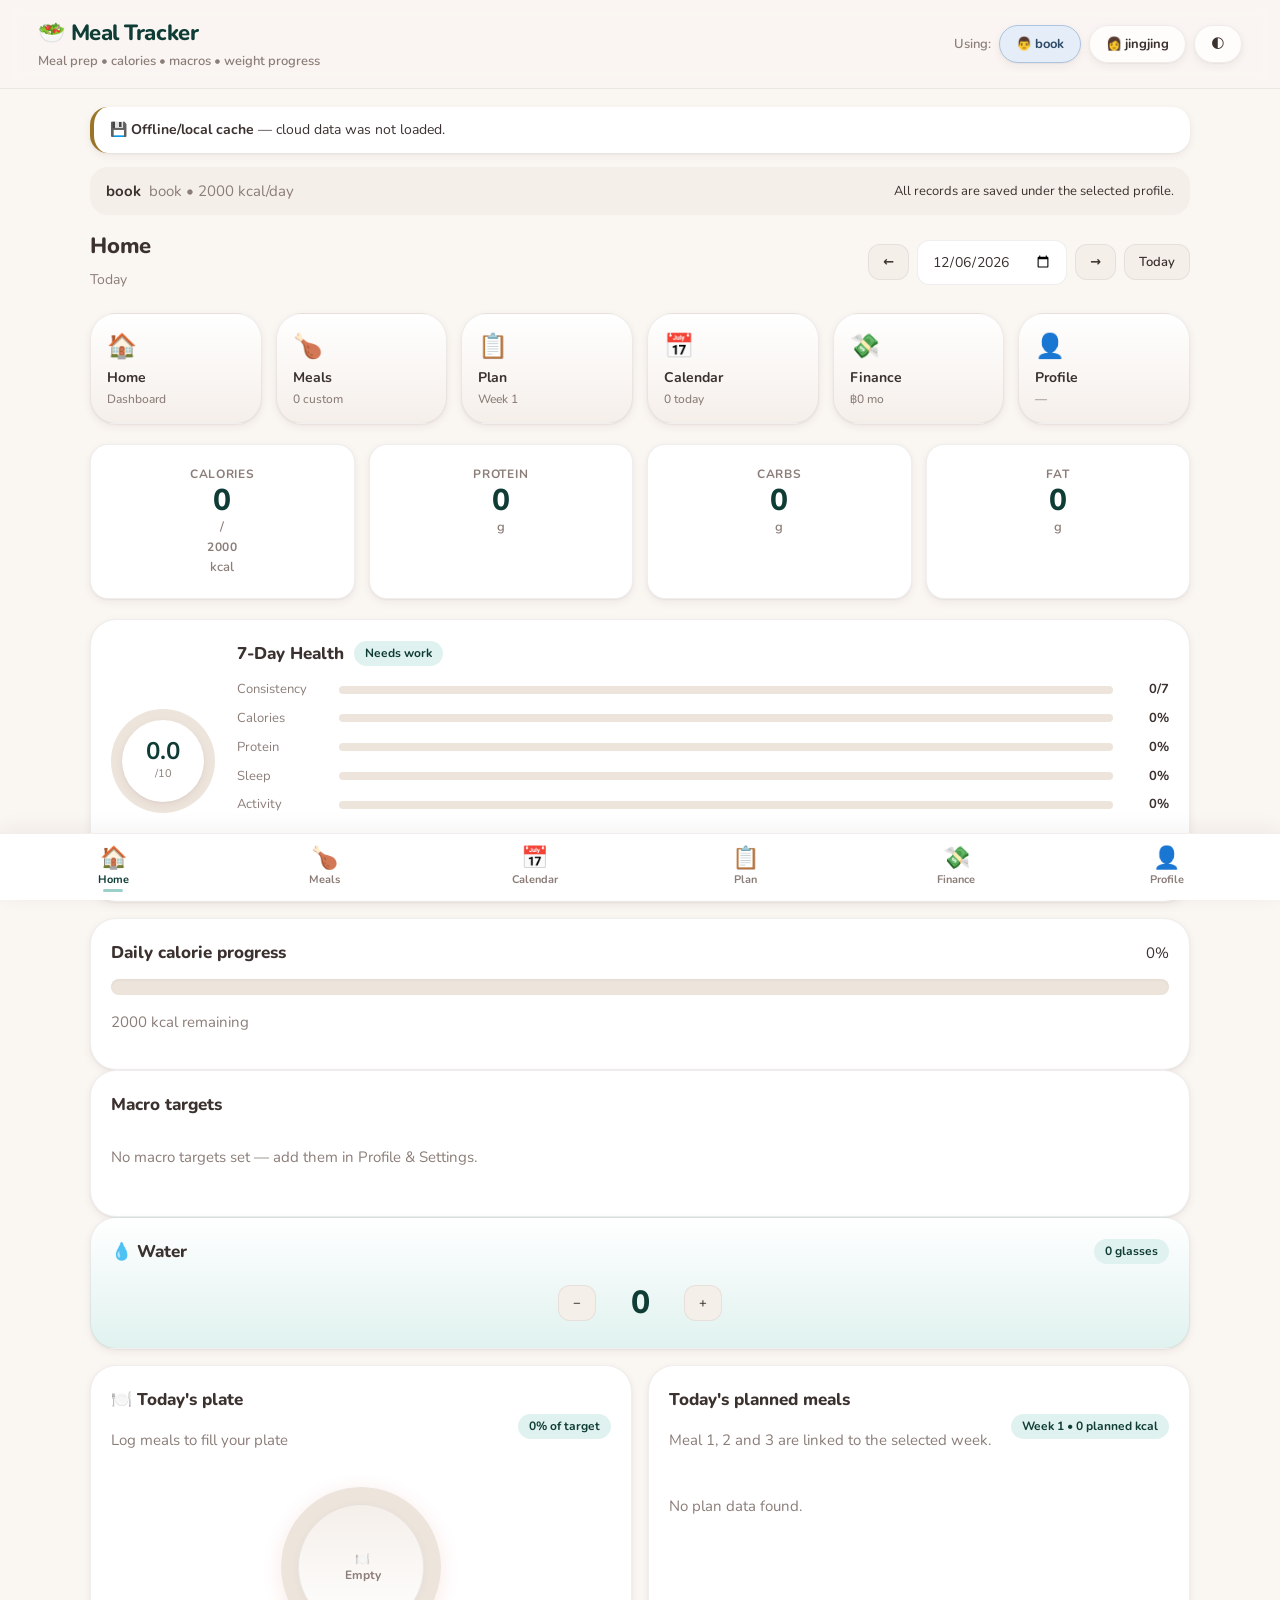
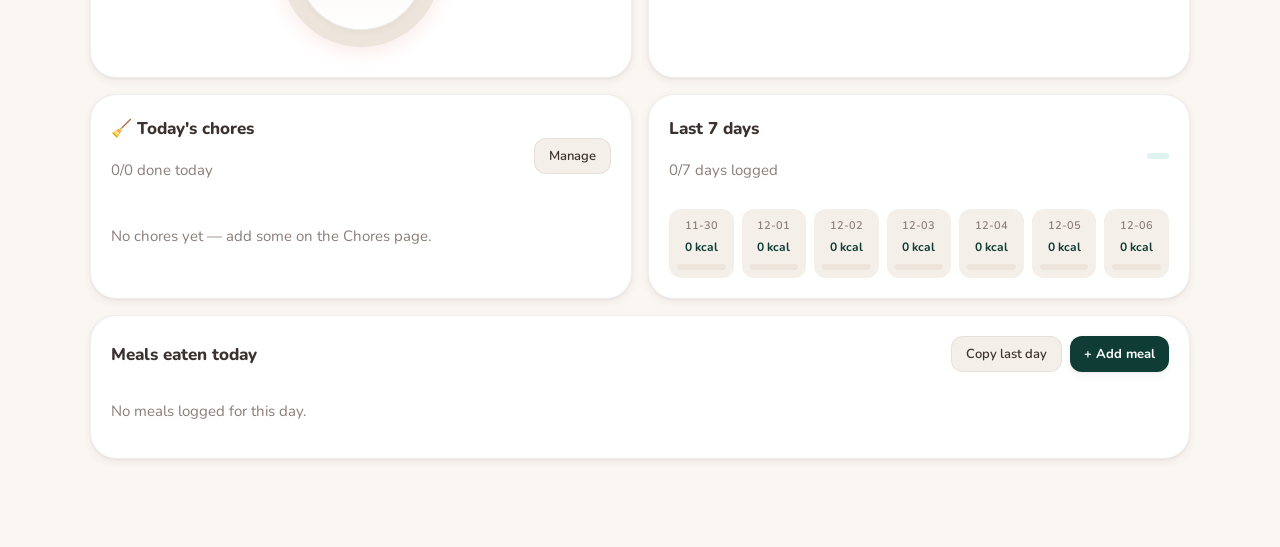
==== templates/index.html @ ca74d894 "feat: add pixel-art Dark Lord walker above bottom nav - Copy darklord rotation frames to static/asse" ====
<!doctype html>
<html lang="en">
<head>
<meta charset="utf-8">
<meta name="viewport" content="width=device-width,initial-scale=1,viewport-fit=cover">
<title>Meal Tracker</title>
<link rel="manifest" href="/manifest.json">
<meta name="theme-color" content="#5AAFA3">
<meta name="apple-mobile-web-app-capable" content="yes">
<meta name="mobile-web-app-capable" content="yes">
<meta name="apple-mobile-web-app-status-bar-style" content="default">
<meta name="apple-mobile-web-app-title" content="Meals">
<link rel="icon" type="image/png" href="/static/icons/icon-192.png">
<link rel="apple-touch-icon" href="/static/icons/icon-192.png">
<link rel="preconnect" href="https://fonts.googleapis.com">
<link rel="preconnect" href="https://fonts.gstatic.com" crossorigin>
<link href="https://fonts.googleapis.com/css2?family=Nunito:wght@400;500;600;700;800&display=swap" rel="stylesheet">
<link rel="stylesheet" href="/static/style.css">
</head>
<body>

<div id="loginOverlay" class="login-overlay hidden">
  <div class="login-card">
    <div class="login-brand">
      <div class="login-logo">🥗</div>
      <h1>Meal Tracker</h1>
      <p>Meal prep • calories • macros • weight progress</p>
    </div>
    <div class="login-profiles">
      <button class="login-profile" data-user="book">
        <span class="login-avatar">👨</span>
        <b>book</b>
      </button>
      <button class="login-profile" data-user="jingjing">
        <span class="login-avatar">👩</span>
        <b>jingjing</b>
      </button>
    </div>
    <label class="login-label">Password<input id="loginPassword" type="password" autocomplete="current-password" placeholder="Enter your password"></label>
    <label class="login-remember"><input id="loginRemember" type="checkbox" checked> Remember me</label>
    <button class="primary login-btn" id="loginSubmit">Sign in</button>
    <p class="login-error" id="loginError"></p>
  </div>
</div>

<header class="hero">
  <div>
    <h1>🥗 Meal Tracker</h1>
    <p>Meal prep • calories • macros • weight progress</p>
  </div>
  <div class="user-switch">
    <span>Using:</span>
    <button id="userMe" class="user-btn">👨 <b>book</b></button>
    <button id="userGf" class="user-btn">👩 <b>jingjing</b></button>
    <button id="themeToggle" class="user-btn" title="Change theme" aria-label="Change theme">🌓</button>
    <button id="headerLogout" class="user-btn" title="Sign out" aria-label="Sign out" hidden>🚪</button>
  </div>
</header>

<main class="container">
  <div id="syncBanner" class="sync-banner">Loading…</div>
  <div class="profile-strip">
    <div><b id="activeUser">Me</b><span id="profileSummary"></span></div>
    <span class="hint">All records are saved under the selected profile.</span>
  </div>

  <!-- Home -->
  <section id="dashboard" class="page active">
    <div class="section-head">
      <div><h2>Home</h2><p id="todayLabel"></p></div>
      <div class="day-nav">
        <button class="secondary small" id="prevDay" title="Previous day">←</button>
        <input id="datePicker" type="date">
        <button class="secondary small" id="nextDay" title="Next day">→</button>
        <button class="secondary small" id="todayBtn">Today</button>
      </div>
    </div>
    <div class="hub-grid" id="hubCards"></div>
    <div class="stats">
      <article class="stat"><span>Calories</span><strong id="calTotal">0</strong><small>/ <span id="calTarget">2000</span> kcal</small></article>
      <article class="stat"><span>Protein</span><strong id="proteinTotal">0</strong><small>g</small></article>
      <article class="stat"><span>Carbs</span><strong id="carbsTotal">0</strong><small>g</small></article>
      <article class="stat"><span>Fat</span><strong id="fatTotal">0</strong><small>g</small></article>
    </div>
    <div class="card health-card" id="healthCard"></div>
    <div class="card">
      <div class="card-title"><h3>Daily calorie progress</h3><span id="calPercent">0%</span></div>
      <div class="progress"><div id="calBar"></div></div>
      <p class="muted" id="remainingText"></p>
    </div>
    <div class="card">
      <div class="card-title"><h3>Macro targets</h3></div>
      <div id="macroBars" class="health-bars"></div>
    </div>
    <div class="card water-card">
      <div class="card-title"><h3>💧 Water</h3><span class="tag" id="waterLabel">0 glasses</span></div>
      <div class="water-actions">
        <button class="secondary small" id="waterMinus">−</button>
        <span id="waterCount" class="water-count">0</span>
        <button class="secondary small" id="waterPlus">+</button>
      </div>
    </div>
    <div class="card" id="activityCard" style="display:none">
      <div class="card-title"><h3>⌚ Activity & Vitals</h3><span class="tag" id="activityDateLabel">—</span></div>
      <div id="activityStats" class="stats"></div>
      <div id="activityBurn" class="health-bars" style="margin-top:8px"></div>
    </div>
    <div class="dashboard-grid">
      <div class="card plate-card">
        <div class="card-title">
          <div><h3>🍽️ Today's plate</h3><p class="muted" id="plateHint">Log meals to fill your plate</p></div>
          <span class="tag" id="platePercent">0%</span>
        </div>
        <div class="plate">
          <div class="plate-ring" id="plateRing">
            <div class="plate-inner">
              <span id="plateFood" class="plate-food"></span>
              <div class="plate-empty" id="plateEmpty">🍽️<br>Empty</div>
            </div>
          </div>
        </div>
      </div>
      <div class="card">
        <div class="card-title">
          <div><h3>Today's planned meals</h3><p class="muted">Meal 1, 2 and 3 are linked to the selected week.</p></div>
          <span id="planKcalBadge" class="tag">Week 1</span>
        </div>
        <div id="plannedToday" class="list"></div>
      </div>
      <div class="card" id="homeChoresCard">
        <div class="card-title">
          <div><h3>🧹 Today's chores</h3><p class="muted" id="homeChoresHint"></p></div>
          <button class="secondary small" onclick="tab('plan')">Manage</button>
        </div>
        <div id="homeChores" class="list"></div>
      </div>
      <div class="card">
        <div class="card-title">
          <div><h3>Last 7 days</h3><p class="muted" id="adherence">0/7 days logged</p></div>
          <span class="tag" id="streakTag"></span>
        </div>
        <div id="weeklySummary" class="week-summary"></div>
      </div>
      <div class="card" id="weeklyActivityCard" style="display:none">
        <div class="card-title"><h3>📊 Weekly Activity</h3></div>
        <div id="weeklyActivity" class="stats"></div>
      </div>
    </div>
    <div class="card">
      <div class="card-title"><h3>Meals eaten today</h3>
        <div class="actions">
          <button class="secondary small" id="copyDayBtn">Copy last day</button>
          <button class="primary small" id="quickAdd">+ Add meal</button>
        </div>
      </div>
      <div id="todayMeals" class="list"></div>
    </div>
    <div class="card" id="healthSummaryCard" style="display:none">
      <div class="card-title"><h3>🩺 Health snapshot</h3></div>
      <div id="healthSummary" class="stats"></div>
    </div>
  </section>

  <!-- Meals -->
  <section id="meals" class="page">
    <div class="section-head">
      <div><h2>Shared Meals</h2><p>Custom meals are shared across the whole app. Planned meals come from the editable meal catalog.</p></div>
      <div class="actions">
        <input id="mealSearch" class="search-input" placeholder="🔍 Search meals…">
        <button class="primary" id="openMealForm">+ Add meal</button>
        <button class="secondary" id="openCatalogForm">+ Add to catalog</button>
      </div>
    </div>
    <div id="mealLibrary" class="meal-grid"></div>
    <div class="card catalog-card">
      <div class="card-title">
        <div><h3>Meal Catalog (CSV)</h3><p class="muted">Editable on GitHub. Click + Add to log a meal, pick one and Delete, or add new ones.</p></div>
      </div>
      <div id="catalogLibrary" class="meal-grid"></div>
    </div>
  </section>

  <!-- Plan -->
  <section id="plan" class="page">
    <div class="section-head">
      <div><h2>4-Week Meal Prep Plan</h2><p>Each week contains Meal 1, Meal 2 and Meal 3 from the supplied plan.</p></div>
      <select id="genderSelect">
        <option value="male">👨 Male quantities</option>
        <option value="female">👩 Female quantities</option>
      </select>
    </div>
    <div class="card plan-summary"><b id="planTotal">—</b><p class="muted">Kcal/macros are estimates. Use your own labels or nutrition source if you need exact values.</p></div>
    <div class="week-buttons" id="weekButtons"></div>
    <div id="planContent"></div>
    <div class="card" id="groceryCard">
      <div class="card-title">
        <div><h3>🛒 Shopping list</h3><p class="muted" id="groceryWeek"></p></div>
        <button class="secondary small" id="groceryClear">Clear checks</button>
      </div>
      <div id="groceryList" class="grocery-list"></div>
    </div>
  </section>

  <!-- Prices -->
  <section id="prices" class="page">
    <div class="section-head">
      <div><h2>Market Prices</h2><p>Current Makro PRO prices — updated <span id="pricesUpdated">never</span>.</p></div>
      <button class="secondary" id="refreshPrices" hidden>⟳ Refresh prices</button>
    </div>
    <div id="pricesContent"></div>
  </section>

  <!-- Shopping -->
  <section id="shopping" class="page">
    <div class="section-head">
      <div><h2>Shopping List</h2><p>Shared with both — add anytime, the other sees it too.</p></div>
      <button class="primary" id="openShopForm">+ Add item</button>
    </div>
    <div class="shop-add">
      <input id="shopInput" placeholder="Add an item…" maxlength="60">
      <select id="shopCat">
        <option value="food">🍎 Food</option>
        <option value="home">🏠 Home</option>
        <option value="health">💊 Health</option>
      </select>
      <button class="primary" id="shopAdd">Add</button>
    </div>
    <div id="shoppingContent"></div>
  </section>

  <!-- Chores -->
  <section id="chores" class="page">
    <div class="section-head">
      <div><h2>Chores</h2><p>Shared household chores — tick off who did what today.</p></div>
      <button class="primary" id="openChoreForm">+ Add chore</button>
    </div>
    <div class="card">
      <div class="card-title">
        <div><h3>Today's chores</h3><p class="muted" id="choresTodayHint"></p></div>
      </div>
      <div id="choresToday" class="list"></div>
    </div>
    <div class="card">
      <div class="card-title"><h3>All chores</h3></div>
      <div id="choresList" class="list"></div>
    </div>
  </section>

  <!-- Calendar (with Month / List / Mood sub-tabs) -->
  <section id="calendar" class="page">
    <div class="section-head">
      <div><h2>Calendar</h2><p id="calMonthLabel"></p></div>
      <div class="actions">
        <button class="secondary" id="calPrev">←</button>
        <button class="secondary" id="calNext">→</button>
        <button class="secondary" id="calToday">Today</button>
        <button class="primary" id="addEventBtn">+ Event</button>
      </div>
    </div>
    <div class="sub-tabs" id="calSubTabs">
      <button class="sub-tab active" data-sub="calMonthPane">Month</button>
      <button class="sub-tab" data-sub="calListPane">List</button>
      <button class="sub-tab" data-sub="calMoodPane">Mood</button>
    </div>
    <div id="calMonthPane" class="sub-pane">
      <div class="filters" id="calFilters"></div>
      <div class="card"><div id="calGrid" class="cal-grid"></div></div>
      <div class="card">
        <div class="card-title"><h3>Events this month</h3></div>
        <div id="calEvents" class="list"></div>
      </div>
    </div>
    <div id="calListPane" class="sub-pane" hidden>
      <div class="card">
        <div class="card-title"><h3>Events this month</h3></div>
        <div id="calEventsList" class="list"></div>
      </div>
    </div>
    <div id="calMoodPane" class="sub-pane" hidden>
      <div class="card">
        <div class="card-title">
          <div><h3>How are you feeling?</h3><p class="muted" id="moodUser"></p></div>
        </div>
        <div class="mood-options" id="moodOptions"></div>
        <p class="muted" id="moodNote"></p>
      </div>
      <div class="card">
        <div class="card-title">
          <div><h3>This month</h3><p class="muted" id="moodMonthLabel"></p></div>
          <div class="actions"><button class="secondary small" id="moodPrev">←</button><button class="secondary small" id="moodNext">→</button></div>
        </div>
        <div class="mood-month" id="moodMonth"></div>
      </div>
    </div>
  </section>

  <!-- Finance -->
  <section id="finance" class="page">
    <div class="section-head">
      <div><h2>Finance</h2><p>Shared expenses — the payer stays marked until settled.</p></div>
      <div class="actions">
        <button class="secondary" id="finPrev">←</button>
        <span class="tag" id="finMonthLabel"></span>
        <button class="secondary" id="finNext">→</button>
        <button class="primary" id="addExpenseBtn">+ Expense</button>
      </div>
    </div>
    <div class="card" id="iouCard"></div>
    <div class="card">
      <div class="card-title">
        <div><h3>Budget</h3></div>
        <button class="secondary small" id="editBudgetBtn">Set budgets</button>
      </div>
      <div id="budgetBars"></div>
    </div>
    <div class="card">
      <div class="card-title">
        <div><h3>Transactions</h3></div>
        <button class="secondary small" id="settleAllBtn">Settle all</button>
      </div>
      <div id="financeList" class="list"></div>
    </div>
  </section>

  <!-- Progress -->
  <section id="progress" class="page">
    <div class="section-head">
      <div><h2>Progress</h2><p>Weight history for <b id="progressUser"></b>.</p></div>
      <button class="primary" id="openWeightForm">+ Log weight</button>
    </div>
    <div class="stats">
      <article class="stat"><span>Current weight</span><strong id="currentWeight">—</strong><small>kg</small></article>
      <article class="stat"><span>Goal weight</span><strong id="goalWeight">—</strong><small>kg</small></article>
      <article class="stat"><span>Change</span><strong id="weightChange">—</strong><small>kg</small></article>
      <article class="stat"><span>7-day average</span><strong id="avgWeight">—</strong><small>kg</small></article>
    </div>
    <p class="muted" id="goalLine"></p>
    <div class="card"><h3>Weight history</h3><div id="weightChart" class="chart"></div></div>
    <div class="card"><h3>Recent weigh-ins</h3><div id="weightList" class="list"></div></div>
    <div class="card" id="sleepCard" style="display:none">
      <div class="card-title"><h3>😴 Sleep</h3></div>
      <div id="sleepChart" class="chart"></div>
      <div id="sleepStageChart" class="chart"></div>
      <div class="sleep-legend" id="sleepLegend"></div>
      <div id="sleepList" class="list"></div>
    </div>
    <div class="card" id="exerciseCard" style="display:none">
      <div class="card-title"><h3>🏃 Exercise</h3></div>
      <div id="exerciseList" class="list"></div>
    </div>
  </section>

  <!-- Settings -->
  <section id="settings" class="page">
    <div class="card narrow">
      <h2>Profile & Settings</h2>
      <p class="muted">These settings are saved separately for the selected user.</p>
      <label>Display name<input id="profileName" maxlength="40"></label>
      <label>Quantity profile<select id="genderProfile"><option value="male">Male</option><option value="female">Female</option></select></label>
      <label>Daily calorie target<input id="targetInput" type="number" min="1"></label>
      <label>Goal weight (kg)<input id="goalInput" type="number" min="1" step=".1"></label>
      <div class="form-grid">
        <label>Age<input id="ageInput" type="number" min="1" max="120" placeholder="e.g. 30"></label>
        <label>Height (cm)<input id="heightInput" type="number" min="1" max="250" placeholder="e.g. 170"></label>
        <label>Protein goal (g/day)<input id="proteinGoal" type="number" min="0" placeholder="e.g. 120"></label>
        <label>Carbs goal (g/day)<input id="carbsGoal" type="number" min="0" placeholder="e.g. 250"></label>
        <label>Fat goal (g/day)<input id="fatGoal" type="number" min="0" placeholder="e.g. 65"></label>
      </div>
      <button class="primary" id="saveProfile">Save profile</button>
      <hr>
      <h3>Catalog files</h3>
      <p class="muted">Download the meal catalog for editing or backup.</p>
      <div class="actions"><button class="secondary" id="exportCsv">⬇ CSV</button><button class="secondary" id="exportXlsx">⬇ Excel</button></div>
      <hr>
      <h3>Backup</h3>
      <p class="muted">Download all your data as JSON, or restore from a backup file.</p>
      <div class="actions"><button class="secondary" id="exportData">⬇ Export data</button><label class="secondary file-btn">Import backup<input type="file" id="importData" accept=".json,application/json" hidden></label></div>
      <hr>
      <h3>Health Data Import</h3>
      <p class="muted">Upload Garmin CSV exports or an Apple Health export.zip. The server parses and merges sleep, workouts, weight, steps, and heart rate into your profile.</p>
      <div class="actions">
        <label class="secondary file-btn">Import file<input type="file" id="importHealthFile" accept=".csv,.zip,.xml" hidden></label>
      </div>
      <p class="muted" id="healthImportSummary" style="margin-top:8px"></p>
      <hr>
      <h3>Strava Auto-Sync</h3>
      <p class="muted">Connect Strava to auto-import workouts. Both Garmin and Apple Watch can sync to Strava.</p>
      <div id="stravaConnectSection">
        <button class="primary" id="stravaConnectBtn" hidden>Connect Strava</button>
        <button class="secondary" id="stravaSyncBtn" hidden>⟳ Sync now</button>
        <button class="danger" id="stravaDisconnectBtn" hidden>Disconnect</button>
      </div>
      <p class="muted" id="stravaStatus" style="margin-top:8px"></p>
      <hr>
      <h3>Cloud connection</h3>
      <p class="muted">Signed in as <b id="loggedInUserLabel">—</b></p>
      <button class="secondary" id="logoutBtn">Sign out</button>
      <button class="secondary" id="restoreBackup">Restore last backup</button>
      <hr>
      <h3>Appearance</h3>
      <label>Theme<select id="themeSelect"><option value="auto">Auto (system)</option><option value="light">Light</option><option value="dark">Dark</option></select></label>
      <button class="secondary" id="installBtn" hidden>📲 Install app</button>
      <hr>
      <button class="danger" id="clearData">Clear this user's data</button>
      <button class="danger" id="clearHealthData">Clear health data</button>
    </div>
  </section>
</main>

<div id="pixelWalker" class="pixel-walker" title="Dark Lord is wandering…" hidden>
  <img id="walkerSprite" src="/static/assets/walker/south.png" alt="" width="48" height="48">
  <div class="walker-shadow"></div>
</div>

<nav class="bottom-nav">
  <button class="tab active" data-tab="home"><span class="tab-ic">🏠</span><span>Home</span></button>
  <button class="tab" data-tab="meals"><span class="tab-ic">🍗</span><span>Meals</span></button>
  <button class="tab" data-tab="calendar"><span class="tab-ic">📅</span><span>Calendar</span></button>
  <button class="tab" data-tab="plan"><span class="tab-ic">📋</span><span>Plan</span></button>
  <button class="tab" data-tab="finance"><span class="tab-ic">💸</span><span>Finance</span></button>
  <button class="tab" data-tab="profile"><span class="tab-ic">👤</span><span>Profile</span></button>
</nav>

<div id="modal" class="modal hidden">
  <div class="modal-box">
    <button class="close" id="closeModal">×</button>
    <div id="modalBody"></div>
  </div>
</div>
<script src="/static/app.js"></script>
</body>
</html>
---- static/style.css ----
:root{
  --bg:#FAF6F2;
  --surface:#FFFFFF;
  --surface-soft:#F5EFEA;
  --surface-tint:#EDE4DC;
  --primary:#5AAFA3;
  --primary-deep:#0F3D36;
  --primary-soft:#E0F2EF;
  --accent:#8ECFB8;
  --book:#AEC3E0;
  --book-soft:#E4EDF8;
  --jingjing:#E8B89E;
  --jingjing-soft:#F9E7DC;
  --text:#3B312E;
  --muted:#8B7D78;
  --border:rgba(70,45,38,.08);
  --success:#D9E8D3;
  --success-deep:#4F7A4C;
  --warning:#F3E2C4;
  --warning-deep:#9A7528;
  --danger:#E8B9B0;
  --danger-deep:#A93226;
  --shadow-sm:0 1px 2px rgba(70,40,30,.06),0 3px 10px rgba(70,40,30,.06);
  --shadow:0 4px 12px rgba(70,40,30,.07),0 12px 32px rgba(70,40,30,.10);
  --shadow-lg:0 8px 24px rgba(70,40,30,.08),0 24px 60px rgba(70,40,30,.14);
  --shadow-primary:0 4px 12px rgba(90,175,163,.25);
  --shadow-primary-lg:0 12px 30px rgba(90,175,163,.22);
  --gradient-hero:linear-gradient(135deg,var(--primary),var(--primary-deep));
  --r-sm:12px;
  --r-md:18px;
  --r-lg:26px;
  --font:"Nunito","Segoe UI",system-ui,-apple-system,Arial,sans-serif;
  --ease:cubic-bezier(.23,1,.32,1);
}
*{box-sizing:border-box}
html{-webkit-font-smoothing:antialiased;text-rendering:optimizeLegibility}
body{margin:0;font-family:var(--font);background:var(--bg);color:var(--text);line-height:1.6;font-size:15px;text-wrap:pretty;padding-bottom:calc(64px + env(safe-area-inset-bottom,0px))}
::selection{background:var(--primary-soft)}
button{font-family:var(--font)}
h1,h2,h3{text-wrap:balance}

/* Header / App bar */
.hero{background:rgba(250,246,242,.9);padding:16px max(3%,20px);display:flex;justify-content:space-between;gap:14px;align-items:center;border-bottom:1px solid var(--border);flex-wrap:wrap;position:sticky;top:0;z-index:50;backdrop-filter:blur(10px)}
.hero h1{margin:0;font-size:22px;font-weight:800;color:var(--primary-deep);letter-spacing:-.02em}
.hero p{margin:0;color:var(--muted);font-size:13px;font-weight:600}
.user-switch{display:flex;align-items:center;gap:8px;flex-wrap:wrap}
.user-switch>span{color:var(--muted);font-size:13px;font-weight:600}
.user-btn{border:1px solid var(--border);background:rgba(255,255,255,.72);color:var(--text);border-radius:999px;padding:9px 16px;cursor:pointer;font-family:var(--font);font-weight:600;font-size:13px;box-shadow:var(--shadow-sm);transition:transform .15s var(--ease),background .15s,border-color .15s,box-shadow .15s}
.user-btn:hover{transform:translateY(-2px);box-shadow:var(--shadow);background:rgba(255,255,255,.92)}
.user-btn:active{transform:scale(.96)}
#userMe.active{background:var(--book-soft);border-color:var(--book);color:#2E4A66}
#userGf.active{background:var(--jingjing-soft);border-color:var(--jingjing);color:#7A422E}

/* Layout */
.container{width:min(1100px,94%);margin:18px auto 24px}

/* Bottom navigation */
.bottom-nav{position:fixed;left:0;right:0;bottom:0;z-index:90;display:flex;justify-content:space-around;align-items:stretch;background:var(--surface);border-top:1px solid var(--border);box-shadow:0 -4px 20px rgba(70,40,30,.06);padding:6px 8px calc(6px + env(safe-area-inset-bottom,0px))}
.bottom-nav .tab{flex:1;display:flex;flex-direction:column;align-items:center;gap:3px;padding:7px 4px;border:0;background:transparent;color:var(--muted);font-size:11px;font-weight:700;border-radius:var(--r-sm);cursor:pointer;transition:color .15s,background .15s;position:relative}
.bottom-nav .tab .tab-ic{font-size:22px;line-height:1;display:block}
.bottom-nav .tab:hover{background:var(--surface-soft)}
.bottom-nav .tab.active{color:var(--primary-deep)}
.bottom-nav .tab.active::after{content:"";position:absolute;bottom:2px;left:50%;transform:translateX(-50%);width:20px;height:3px;border-radius:999px;background:var(--primary);opacity:.6}

/* Sub-tabs (e.g. Calendar Month / List / Mood) */
.sub-tabs{display:flex;gap:8px;flex-wrap:wrap;margin-bottom:16px;background:var(--surface);padding:8px;border-radius:var(--r-md);box-shadow:var(--shadow-sm);border:1px solid var(--border)}
.sub-tab{border:0;background:transparent;color:var(--muted);padding:9px 18px;border-radius:var(--r-sm);cursor:pointer;white-space:nowrap;font-size:14px;font-weight:600;transition:background .15s,color .15s,transform .15s}
.sub-tab:hover{background:var(--primary-soft);color:var(--primary-deep);transform:translateY(-1px)}
.sub-tab.active{background:var(--primary-deep);color:#fff}
.sub-pane{display:block;animation:fadeIn .18s ease-out}
.sub-pane[hidden]{display:none}

/* Home hub cards */
.hub-grid{display:grid;grid-template-columns:repeat(auto-fill,minmax(148px,1fr));gap:14px;margin-bottom:20px}
.hub-card{border:1px solid var(--border);background:linear-gradient(180deg,var(--surface) 0%,var(--surface-soft) 100%);border-radius:var(--r-lg);padding:16px;cursor:pointer;text-align:left;box-shadow:var(--shadow-sm);display:flex;flex-direction:column;gap:4px;font-family:var(--font);transition:transform .18s var(--ease),box-shadow .18s,border-color .18s}
.hub-card:hover{transform:translateY(-3px);box-shadow:var(--shadow);border-color:var(--primary-soft)}
.hub-card:active{transform:scale(.97)}
.hub-card .hub-icon{font-size:24px;margin-bottom:2px}
.hub-card b{color:var(--text);font-size:14px;font-weight:700}
.hub-card small{color:var(--muted);font-size:12px;font-weight:500}

/* Shopping add row */
.shop-add{display:flex;gap:8px;margin-bottom:14px;flex-wrap:wrap}
.shop-add input{flex:1 1 200px}
.shop-add select{width:auto}

/* Filters */
.filters{display:flex;gap:8px;flex-wrap:wrap;margin-bottom:14px}
.filter-btn{border:1px solid var(--border);background:var(--surface);color:var(--text);border-radius:999px;padding:6px 13px;cursor:pointer;font-size:12px;font-weight:700;font-family:var(--font);transition:background .12s,color .12s}
.filter-btn.active{background:var(--primary-deep);color:#fff;border-color:var(--primary-deep)}

/* Week buttons */
.week-buttons{display:flex;gap:8px;flex-wrap:wrap;margin-bottom:14px}
.week-btn{border:1px solid var(--border);background:var(--surface);color:var(--text);border-radius:999px;padding:8px 16px;cursor:pointer;font-size:13px;font-weight:700;font-family:var(--font);transition:background .12s,color .12s,transform .12s}
.week-btn:hover{background:var(--primary-soft);color:var(--primary-deep);transform:translateY(-1px)}
.week-btn.active{background:var(--primary-deep);color:#fff;border-color:transparent}

/* Calendar */
.cal-grid{display:grid;grid-template-columns:repeat(7,1fr);gap:6px}
.cal-weekday{text-align:center;font-size:11px;font-weight:800;letter-spacing:.04em;color:var(--muted);text-transform:uppercase;padding:2px 0}
.cal-day{min-height:64px;background:var(--surface-soft);border-radius:var(--r-sm);padding:5px 6px;font-size:12px;display:flex;flex-direction:column;gap:2px;position:relative}
.cal-day.other{opacity:.45}
.cal-day.today{outline:2px solid var(--primary);outline-offset:-2px}
.cal-day b{font-variant-numeric:tabular-nums;color:var(--text)}
.cal-dots{display:flex;gap:3px;flex-wrap:wrap}
.cal-dot{width:7px;height:7px;border-radius:50%}
.cal-evt{font-size:10px;color:var(--muted);overflow:hidden;text-overflow:ellipsis;white-space:nowrap}
.cal-mood-bar{height:4px;border-radius:999px;margin-top:auto}

/* Mood */
.mood-options{display:flex;gap:12px;flex-wrap:wrap;justify-content:center;margin:8px 0}
.mood-btn{font-size:28px;padding:12px 14px;border-radius:var(--r-md);border:1px solid var(--border);background:var(--surface);cursor:pointer;line-height:1;transition:transform .18s var(--ease),background .18s,border-color .18s,box-shadow .18s}
.mood-btn:hover{transform:translateY(-3px);box-shadow:var(--shadow-sm)}
.mood-btn.active{background:var(--primary-soft);border-color:var(--primary);box-shadow:0 2px 8px rgba(217,72,56,.15)}
.mood-month{display:grid;grid-template-columns:repeat(7,1fr);gap:8px}
.mood-cell{aspect-ratio:1;border-radius:var(--r-sm);display:flex;flex-direction:column;align-items:center;justify-content:center;font-size:12px;font-weight:700;color:var(--text);font-variant-numeric:tabular-nums;transition:transform .15s}
.mood-cell:hover{transform:scale(1.05)}

/* Finance */
.fin-hero{background:var(--gradient-hero);color:#fff;border-radius:var(--r-lg);padding:24px;box-shadow:var(--shadow-primary-lg);margin-bottom:20px}
.fin-hero h3{color:#fff;margin:0 0 8px;font-size:14px;letter-spacing:.06em;text-transform:uppercase;opacity:.9}
.fin-hero .fin-big{font-size:34px;font-weight:800;line-height:1.1}
.fin-hero .fin-sub{display:flex;justify-content:space-between;gap:12px;margin-top:16px;flex-wrap:wrap}
.fin-hero .fin-sub>div{flex:1}
.fin-hero .fin-sub b{display:block;font-size:18px;font-weight:700;margin-top:4px}
.fin-hero .fin-pending{display:grid;grid-template-columns:1fr 1fr;gap:12px;margin-top:18px}
.fin-pend{background:rgba(255,255,255,.18);border-radius:var(--r-md);padding:14px;backdrop-filter:blur(4px)}
.fin-pend b{display:block;font-size:20px;font-weight:700}
.fin-pend small{opacity:.85;font-size:12px}
.budget-row{display:grid;grid-template-columns:88px 1fr 70px;align-items:center;gap:10px;font-size:13px;color:var(--muted);margin:8px 0}
.budget-row b{text-align:right;color:var(--text);font-variant-numeric:tabular-nums}
.sync-banner{background:var(--surface);padding:12px 16px;border-radius:var(--r-md);margin-bottom:14px;box-shadow:var(--shadow-sm);font-size:14px}
.sync-banner.ok{border-left:4px solid var(--success-deep)}
.sync-banner.warn{border-left:4px solid var(--warning-deep)}
.sync-banner.info{border-left:4px solid var(--book)}
.profile-strip{display:flex;justify-content:space-between;gap:12px;padding:12px 16px;margin-bottom:14px;background:var(--surface-soft);border-radius:var(--r-md);align-items:center;flex-wrap:wrap}
#profileSummary{margin-left:8px;color:var(--muted)}
.hint{font-size:13px}

/* Pages */
.page{display:none}
.page.active{display:block;animation:fadeIn .18s ease-out}
@keyframes fadeIn{from{opacity:0;transform:translateY(4px)}to{opacity:1;transform:none}}
.section-head{display:flex;align-items:center;justify-content:space-between;gap:15px;margin:6px 0 18px;flex-wrap:wrap}
.section-head h2{margin:0;color:var(--text);font-size:22px;font-weight:800;letter-spacing:-.01em}
.section-head p{margin:4px 0;color:var(--muted);font-size:14px}
.actions{display:flex;gap:8px;flex-wrap:wrap}

/* Stats */
.stats{display:grid;grid-template-columns:repeat(4,1fr);gap:14px;margin-bottom:20px}
.stat{background:var(--surface);border-radius:var(--r-md);padding:20px;box-shadow:var(--shadow-sm);border:1px solid var(--border);transition:transform .15s var(--ease),box-shadow .15s;text-align:center}
.stat:hover{transform:translateY(-2px);box-shadow:var(--shadow)}
.stat span,.stat small{display:block;color:var(--muted)}
.stat span{font-size:12px;font-weight:700;letter-spacing:.06em;text-transform:uppercase}
.stat strong{font-size:30px;color:var(--primary-deep);font-weight:800;font-variant-numeric:tabular-nums;line-height:1.1}
.stat small{font-size:13px;font-weight:600}

/* Cards & lists */
.card{background:var(--surface);border-radius:var(--r-lg);padding:20px;box-shadow:var(--shadow-sm);border:1px solid var(--border);transition:transform .15s var(--ease),box-shadow .15s}
.card:hover{transform:translateY(-2px);box-shadow:var(--shadow)}

/* Health card */
.health-card{display:flex;gap:22px;align-items:center;flex-wrap:wrap;margin-bottom:16px}
.health-ring{--p:0%;flex:0 0 auto;width:104px;height:104px;border-radius:50%;background:conic-gradient(var(--primary) var(--p),var(--surface-tint) 0);display:flex;align-items:center;justify-content:center}
.health-ring-in{width:82px;height:82px;border-radius:50%;background:var(--surface);display:flex;flex-direction:column;align-items:center;justify-content:center;box-shadow:var(--shadow-sm)}
.health-ring-in b{font-size:24px;color:var(--primary-deep);font-variant-numeric:tabular-nums;line-height:1}
.health-ring-in small{font-size:11px;color:var(--muted);margin-top:2px}
.health-detail{flex:1 1 280px;min-width:240px}
.health-head{display:flex;align-items:center;gap:10px;flex-wrap:wrap}
.health-head h3{margin:0;font-size:17px;font-weight:800;color:var(--text)}
.health-bars{display:flex;flex-direction:column;gap:8px;margin:12px 0}
.hrow{display:grid;grid-template-columns:92px 1fr 46px;align-items:center;gap:10px;font-size:13px;color:var(--muted)}
.hrow b{text-align:right;color:var(--text);font-variant-numeric:tabular-nums}
.hbar{height:8px;background:var(--surface-tint);border-radius:999px;overflow:hidden}
.hbar i{display:block;height:100%;background:linear-gradient(90deg,var(--primary),var(--accent));border-radius:999px}
.health-age{margin:6px 0}
.health-fb{margin:6px 0 0;padding-left:18px;color:var(--text);font-size:14px}
.health-fb li{margin:2px 0}
.card-title{display:flex;align-items:center;justify-content:space-between;gap:12px;margin-bottom:12px;flex-wrap:wrap}
.card-title h3{margin:0;font-size:17px;font-weight:800;color:var(--text)}
.muted{color:var(--muted)}
.tag{display:inline-block;background:var(--primary-soft);color:var(--primary-deep);border-radius:999px;padding:3px 11px;font-size:12px;font-weight:700}
.list{display:flex;flex-direction:column;gap:10px}
.list-item{display:flex;align-items:center;justify-content:space-between;gap:12px;background:var(--surface-soft);border-radius:var(--r-md);padding:13px 16px;font-size:14px;flex-wrap:wrap;border:1px solid transparent;transition:background .15s,border-color .15s}
.list-item:hover{background:var(--surface-tint);border-color:var(--border)}
.list-item small{color:var(--muted);font-weight:500}
.dashboard-grid{display:grid;grid-template-columns:1fr 1fr;gap:16px;margin:16px 0}

/* Progress */
.progress{height:16px;background:var(--surface-tint);border-radius:999px;overflow:hidden;box-shadow:inset 0 1px 3px rgba(0,0,0,.06)}
#calBar{height:100%;background:linear-gradient(90deg,var(--primary),var(--accent));border-radius:999px;transition:width .4s var(--ease)}
.week-summary{display:grid;grid-template-columns:repeat(7,1fr);gap:8px}
.mini-day{background:var(--surface-soft);border-radius:var(--r-sm);padding:8px;text-align:center}
.mini-day b{display:block;font-size:11px;color:var(--muted);font-weight:600}
.mini-day span{font-size:12px;font-weight:700;color:var(--primary-deep);font-variant-numeric:tabular-nums}
.mini-progress{height:6px;background:var(--surface-tint);border-radius:999px;overflow:hidden;margin-top:6px}
.mini-progress i{display:block;height:100%;background:var(--accent);border-radius:999px}

/* Today's plate */
.plate-card .card-title{margin-bottom:0}
.plate{display:flex;align-items:center;justify-content:center;padding:20px 0 10px}
.plate-ring{--p:0%;width:160px;height:160px;border-radius:50%;background:conic-gradient(var(--primary) var(--p),var(--surface-tint) 0);display:flex;align-items:center;justify-content:center;box-shadow:0 4px 20px rgba(217,72,56,.12);transition:box-shadow .3s}
.plate-ring.has-food{animation:plateFloat 4s ease-in-out infinite;box-shadow:0 8px 30px rgba(217,72,56,.16)}
.plate-inner{width:126px;height:126px;border-radius:50%;background:linear-gradient(180deg,var(--surface-soft),var(--surface));box-shadow:inset 0 0 0 1px var(--border),0 2px 8px rgba(0,0,0,.04);display:flex;align-items:center;justify-content:center;flex-wrap:wrap;gap:3px;padding:12px}
.plate-food{font-size:24px;line-height:1.1}
.plate-food .food-pop{display:inline-block}
.plate-empty{text-align:center;font-size:12px;color:var(--muted);font-weight:700;line-height:1.4}
@keyframes plateFloat{0%,100%{transform:translateY(0)}50%{transform:translateY(-6px)}}
@keyframes foodPop{from{opacity:0;transform:scale(.6) translateY(10px)}to{opacity:1;transform:none}}
.food-pop{animation:foodPop .35s cubic-bezier(.23,1,.32,1) backwards}

/* Meal cards */
.meal-grid{display:grid;grid-template-columns:repeat(auto-fill,minmax(260px,1fr));gap:16px}
.meal-card{background:var(--surface);border-radius:var(--r-lg);padding:20px;box-shadow:var(--shadow-sm);border:1px solid var(--border);display:flex;flex-direction:column;gap:12px;transition:transform .15s var(--ease),box-shadow .15s}
.meal-card:hover{transform:translateY(-2px);box-shadow:var(--shadow)}
.meal-card h3{margin:0;font-size:17px;font-weight:800;color:var(--text)}
.meal-card p{margin:0;color:var(--muted);font-size:13px;flex:1}
.meal-card .actions{display:flex;gap:8px;flex-wrap:wrap}
.catalog-card{margin-top:20px}

/* Plan */
.plan-summary{margin-bottom:6px}
.plan-summary b{color:var(--primary-deep);font-size:16px}
.plan-meal{background:var(--surface);border-radius:var(--r-lg);padding:18px;box-shadow:var(--shadow-sm);border:1px solid var(--border);margin-bottom:14px}
.plan-meal header{display:flex;align-items:center;justify-content:space-between;gap:12px;flex-wrap:wrap}
.plan-meal h3{margin:6px 0 0;font-size:16px;font-weight:800;color:var(--text)}
.nutrition{text-align:right}
.nutrition b{display:block;font-size:18px;color:var(--primary-deep);font-variant-numeric:tabular-nums}
.nutrition span{font-size:12px;color:var(--muted)}
.plan-body{margin-top:14px;padding-top:12px;border-top:1px solid var(--border)}
.plan-body h4{margin:12px 0 6px;font-size:12px;letter-spacing:.04em;color:var(--muted);text-transform:uppercase;font-weight:800}
.ingredients{display:flex;flex-wrap:wrap;gap:6px}
.ingredients p{margin:0;background:var(--primary-soft);color:var(--primary-deep);border-radius:999px;padding:4px 11px;font-size:12px}
.plan-body ol{margin:0;padding-left:20px;color:var(--text);font-size:14px}
.plan-body li{margin:2px 0}

/* Chart */
.chart{display:flex;align-items:flex-end;gap:8px;height:170px;padding-top:12px}
.bar-wrap{flex:1;display:flex;flex-direction:column;align-items:center;justify-content:flex-end;height:100%}
.bar{width:100%;max-width:36px;background:linear-gradient(180deg,var(--primary),var(--primary-deep));border-radius:10px 10px 5px 5px;transition:height .4s var(--ease)}
.bar-label{font-size:11px;color:var(--muted);margin-top:8px;font-variant-numeric:tabular-nums;font-weight:600}

/* Sleep stage stacked bars */
.sleep-stack{width:100%;max-width:36px;height:100%;display:flex;flex-direction:column-reverse;border-radius:10px 10px 5px 5px;overflow:hidden}
.sleep-stack>div{width:100%;transition:height .4s var(--ease)}
.sleep-deep{background:#5B6BA8}
.sleep-light{background:#8FA4D3}
.sleep-rem{background:#7FBF6E}
.sleep-awake{background:#D9A4B0}
.sleep-legend{display:flex;gap:12px;flex-wrap:wrap;margin-top:8px;font-size:12px}
.sleep-legend span{display:flex;align-items:center;gap:4px}
.sleep-legend i{width:10px;height:10px;border-radius:3px;display:inline-block}

/* Buttons */
.primary{border:0;background:var(--primary-deep);color:#fff;border-radius:var(--r-sm);padding:11px 18px;cursor:pointer;font-weight:700;font-size:14px;box-shadow:var(--shadow-sm);transition:transform .15s var(--ease),filter .15s}
.primary:hover{filter:brightness(1.12)}
.primary:active{transform:scale(.96)}
.primary:disabled{opacity:.5;cursor:default}
.secondary{border:1px solid var(--border);background:var(--surface-soft);color:var(--text);border-radius:var(--r-sm);padding:11px 18px;cursor:pointer;font-weight:600;font-size:14px;transition:background .15s,transform .15s,border-color .15s}
.secondary:hover{background:var(--surface-tint);transform:translateY(-1px);border-color:var(--muted)}
.secondary:active{transform:scale(.96)}
.danger{border:0;background:var(--danger-deep);color:#fff;border-radius:var(--r-sm);padding:11px 18px;cursor:pointer;font-weight:700;font-size:14px;transition:transform .15s,filter .15s}
.danger:hover{filter:brightness(1.12)}
.danger:active{transform:scale(.96)}
.logged{border:0;background:var(--success);color:var(--success-deep);border-radius:var(--r-sm);padding:11px 18px;cursor:default;font-weight:700;font-size:14px}
.primary:focus-visible,.secondary:focus-visible,.danger:focus-visible,.tab:focus-visible,.sub-tab:focus-visible,.user-btn:focus-visible,.close:focus-visible{outline:none;box-shadow:0 0 0 3px var(--primary-soft)}
.logged:disabled{opacity:1}
.small{padding:8px 14px;font-size:13px}

/* Forms */
label{display:block;margin:14px 0 6px;font-size:13px;font-weight:700;color:var(--text)}
input,select,textarea{width:100%;font-family:var(--font);font-size:14px;color:var(--text);background:var(--surface);border:1px solid var(--border);border-radius:var(--r-sm);padding:11px 14px;outline:none;transition:border-color .15s,box-shadow .15s,background .15s}
input:focus,select:focus,textarea:focus{border-color:var(--primary);box-shadow:0 0 0 4px var(--primary-soft);background:var(--surface)}
textarea{resize:vertical}
.form-grid{display:grid;grid-template-columns:repeat(2,1fr);gap:0 16px}
.narrow{max-width:540px;margin:0 auto}
hr{border:0;border-top:1px solid var(--border);margin:22px 0}

/* Modal */
.modal{position:fixed;inset:0;background:rgba(50,35,30,.4);display:flex;align-items:center;justify-content:center;z-index:100;padding:20px}
.modal.hidden{display:none}
.modal-box{background:var(--surface);border-radius:var(--r-lg);padding:28px;width:min(520px,100%);max-height:90vh;overflow:auto;box-shadow:var(--shadow-lg);position:relative;animation:modalIn .2s var(--ease);border:1px solid var(--border)}
@keyframes modalIn{from{opacity:0;transform:scale(.96) translateY(8px)}to{opacity:1;transform:none}}
.close{position:absolute;top:16px;right:16px;border:0;background:var(--surface-soft);color:var(--muted);width:36px;height:36px;border-radius:50%;cursor:pointer;font-size:20px;line-height:1;transition:background .15s,transform .15s}
.close:hover{background:var(--surface-tint);transform:rotate(90deg)}

/* Toast */
.toast{position:fixed;right:20px;bottom:84px;z-index:120;padding:14px 20px;border-radius:var(--r-md);background:var(--surface);box-shadow:var(--shadow-lg);transform:translateY(24px);opacity:0;transition:opacity .25s,transform .25s;font-size:14px;font-weight:600;border:1px solid var(--border)}
.toast.show{transform:translateY(0);opacity:1}
.toast.ok{border-left:4px solid var(--success-deep)}
.toast.warn{border-left:4px solid var(--warning-deep)}

/* Day navigation */
.day-nav{display:flex;align-items:center;gap:8px;flex-wrap:wrap}
.day-nav input{width:auto;flex:1 1 150px}

/* Search */
.search-input{max-width:220px}

/* Water card */
.water-card{background:linear-gradient(180deg,var(--surface) 0%,var(--primary-soft) 100%)}
.water-actions{display:flex;align-items:center;justify-content:center;gap:20px}
.water-count{font-size:32px;font-weight:800;color:var(--primary-deep);font-variant-numeric:tabular-nums;min-width:48px;text-align:center}

/* Grocery list */
.grocery-list{display:flex;flex-direction:column;gap:8px}
.grocery-item{display:flex;align-items:center;gap:10px;margin:0;background:var(--surface-soft);border-radius:var(--r-md);padding:10px 14px;font-size:14px;cursor:pointer;transition:background .12s}
.grocery-item:hover{background:var(--surface-tint)}
.grocery-item input{width:auto;flex:0 0 auto;cursor:pointer}
.grocery-item span{color:var(--text);font-weight:600}
.grocery-item.done span{text-decoration:line-through;color:var(--muted)}
#goalLine{margin:0 0 14px}

/* Price list */
.price-group{margin-bottom:14px}
.price-list{display:flex;flex-direction:column;gap:8px}
.price-item{display:flex;align-items:center;justify-content:space-between;gap:14px;background:var(--surface-soft);border-radius:var(--r-md);padding:10px 14px;flex-wrap:wrap;row-gap:6px}
.price-info b{color:var(--text);font-size:14px}
.price-info small{display:block;color:var(--muted);font-size:12px;max-width:440px}
.price-val{text-align:right;font-weight:800;color:var(--primary-deep);font-size:17px;font-variant-numeric:tabular-nums;white-space:nowrap}
.price-val small{display:block;color:var(--muted);font-size:11px;font-weight:600}
.price-val.muted-val{color:var(--muted)}

/* File picker styled as button */
.file-btn{display:inline-block;margin:0;cursor:pointer;text-align:center}
.file-btn input{display:none}

/* Dark theme */
[data-theme="dark"]{
  --bg:#181512;
  --surface:#221D1A;
  --surface-soft:#2A241F;
  --surface-tint:#332B25;
  --primary:#7EC8C0;
  --primary-deep:#8DD4D0;
  --primary-soft:#1E3D3A;
  --accent:#A8E8C8;
  --book:#7FA0C4;
  --book-soft:#2E3A47;
  --jingjing:#E0A68C;
  --jingjing-soft:#46332C;
  --text:#EDE6E1;
  --muted:#A99B94;
  --border:rgba(255,255,255,.10);
  --success:#354A34;
  --success-deep:#A9C79F;
  --warning:#4A3F2C;
  --warning-deep:#E2BE8B;
  --danger:#4A342E;
  --danger-deep:#E5A18F;
  --shadow-sm:0 1px 2px rgba(0,0,0,.25),0 3px 10px rgba(0,0,0,.25);
  --shadow:0 4px 12px rgba(0,0,0,.30),0 12px 32px rgba(0,0,0,.35);
  --shadow-lg:0 8px 24px rgba(0,0,0,.35),0 24px 60px rgba(0,0,0,.45);
  --gradient-hero:linear-gradient(135deg,#2E6B62,#3D857A);
}
[data-theme="dark"] .hero{background:rgba(24,21,18,.92);border-bottom-color:var(--border)}
[data-theme="dark"] .primary{background:#155E75;color:#fff}
[data-theme="dark"] .primary:disabled{background:#155E75;color:#fff}
[data-theme="dark"] .danger{background:#E74C3C}
[data-theme="dark"] .week-btn.active{color:#fff}
[data-theme="dark"] .sub-tab.active{color:#fff}
[data-theme="dark"] .filter-btn.active{color:#1B211C}
[data-theme="dark"] #userMe.active{color:#BBD4EE}
[data-theme="dark"] #userGf.active{color:#F7CEBB}
[data-theme="dark"] .mini-progress{background:var(--surface-tint)}
[data-theme="dark"] .modal{background:rgba(0,0,0,.60)}
[data-theme="dark"] .water-card{background:linear-gradient(180deg,var(--surface) 0%,var(--surface-soft) 100%)}
[data-theme="dark"] .primary:focus-visible,[data-theme="dark"] .secondary:focus-visible,[data-theme="dark"] .danger:focus-visible,[data-theme="dark"] .tab:focus-visible,[data-theme="dark"] .sub-tab:focus-visible,[data-theme="dark"] .user-btn:focus-visible,[data-theme="dark"] .close:focus-visible{box-shadow:0 0 0 3px rgba(126,200,192,.45)}
[data-theme="dark"] .sleep-deep{background:#3D4A73}
[data-theme="dark"] .sleep-light{background:#5E6E8C}
[data-theme="dark"] .sleep-rem{background:#4A7A3D}
[data-theme="dark"] .sleep-awake{background:#8C5A66}

.login-overlay{position:fixed;inset:0;z-index:100;background:var(--bg);display:flex;align-items:center;justify-content:center;padding:20px}
.login-overlay.hidden{display:none}
.login-card{width:100%;max-width:360px;background:var(--surface);border:1px solid var(--border);border-radius:var(--r-lg);padding:28px;box-shadow:var(--shadow-lg);text-align:center}
.login-brand{margin-bottom:20px}
.login-logo{font-size:44px;line-height:1;margin-bottom:8px}
.login-brand h1{margin:0;font-size:24px;font-weight:800;color:var(--primary-deep);letter-spacing:-.02em}
.login-brand p{margin:6px 0 0;color:var(--muted);font-size:13px;font-weight:600}
.login-profiles{display:flex;gap:12px;margin-bottom:18px}
.login-profile{flex:1;display:flex;flex-direction:column;align-items:center;gap:6px;padding:16px 8px;border:2px solid var(--border);background:var(--surface-soft);border-radius:var(--r-md);cursor:pointer;font-family:var(--font);font-weight:700;font-size:14px;color:var(--text);transition:border-color .15s,background .15s,transform .15s var(--ease)}
.login-profile:hover{transform:translateY(-2px);background:var(--surface)}
.login-profile.active{border-color:var(--primary);background:var(--primary-soft);color:var(--primary-deep)}
.login-avatar{font-size:28px;line-height:1}
.login-label{display:block;text-align:left;font-size:13px;font-weight:700;color:var(--muted);margin-bottom:16px}
.login-label input{width:100%;margin-top:6px}
.login-remember{display:flex;align-items:center;gap:8px;font-size:13px;font-weight:600;color:var(--muted);margin-bottom:16px;justify-content:center}
.login-btn{width:100%;padding:12px;font-size:15px}
.login-error{color:var(--danger-deep);font-size:13px;font-weight:700;margin-top:10px;min-height:20px}
[data-theme="dark"] .login-overlay{background:#1A1E1D}
[data-theme="dark"] .login-profile{background:var(--surface-tint)}
[data-theme="dark"] .login-profile.active{background:var(--primary-soft)}

.pixel-walker{position:fixed;left:0;right:0;bottom:56px;z-index:95;height:48px;pointer-events:none;overflow:hidden}
.pixel-walker img{position:absolute;bottom:0;width:48px;height:48px;image-rendering:pixelated;image-rendering:crisp-edges;transition:transform .2s ease;pointer-events:auto;cursor:pointer}
.pixel-walker .walker-shadow{position:absolute;bottom:2px;width:28px;height:6px;background:rgba(0,0,0,.12);border-radius:50%;filter:blur(1px);transform:translateX(10px);animation:shadowPulse .6s ease-in-out infinite alternate}
@keyframes walkerBob{0%{transform:translateY(0)}100%{transform:translateY(-3px)}}
@keyframes shadowPulse{0%{transform:translateX(10px) scale(1)}100%{transform:translateX(10px) scale(.85)}}

@media(max-width:760px){
  .hero{padding:14px 16px}
  .hero h1{font-size:20px}
  .stats{grid-template-columns:repeat(2,1fr);gap:10px}
  .stat{padding:16px}
  .stat strong{font-size:26px}
  .dashboard-grid{grid-template-columns:1fr}
  .week-summary{grid-template-columns:repeat(4,1fr)}
  .chart{height:140px}
  .container{width:min(1100px,96%);margin:14px auto 20px}
  .bottom-nav .tab{font-size:10px;padding:9px 2px}
  .bottom-nav .tab .tab-ic{font-size:20px}
  input,select,textarea{font-size:16px}
  .modal-box{padding:22px}
  .section-head h2{font-size:20px}
}
@media(prefers-reduced-motion:reduce){
  *,*::before,*::after{animation:none!important;transition:none!important}
}
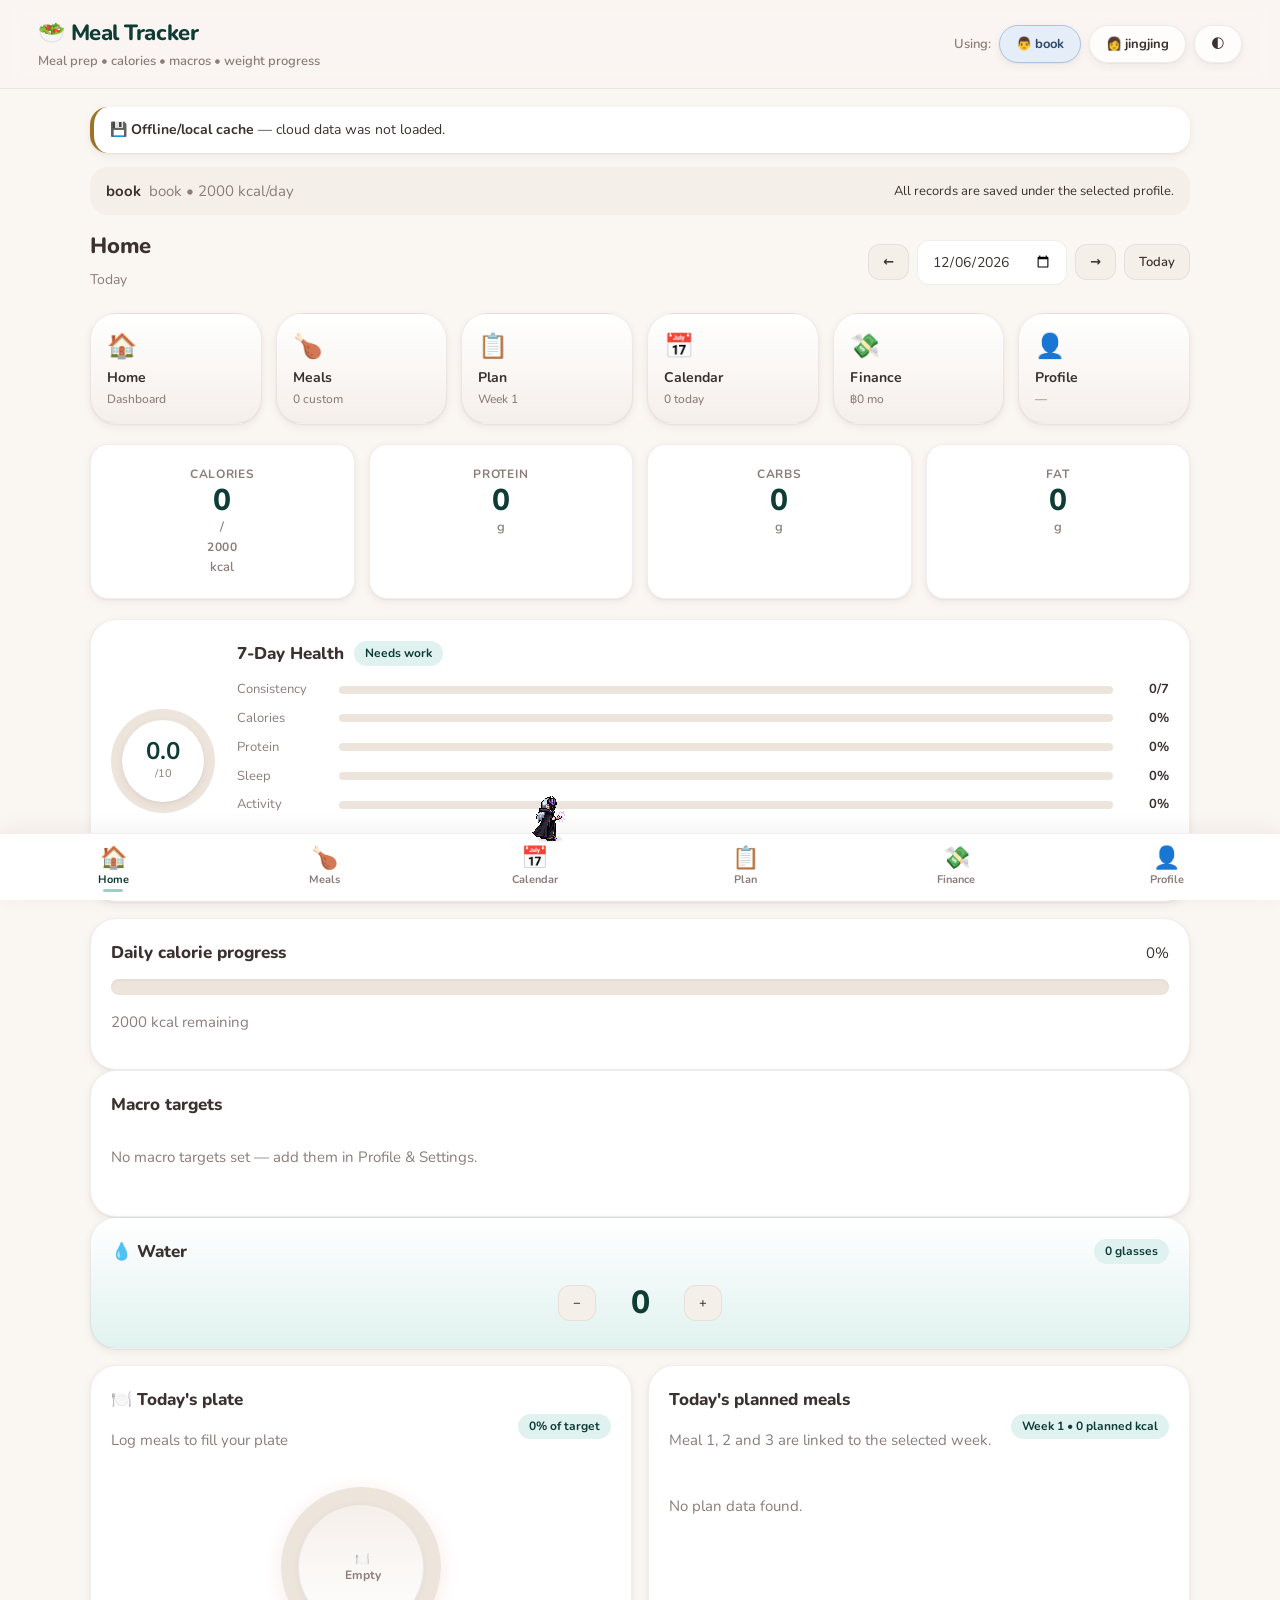
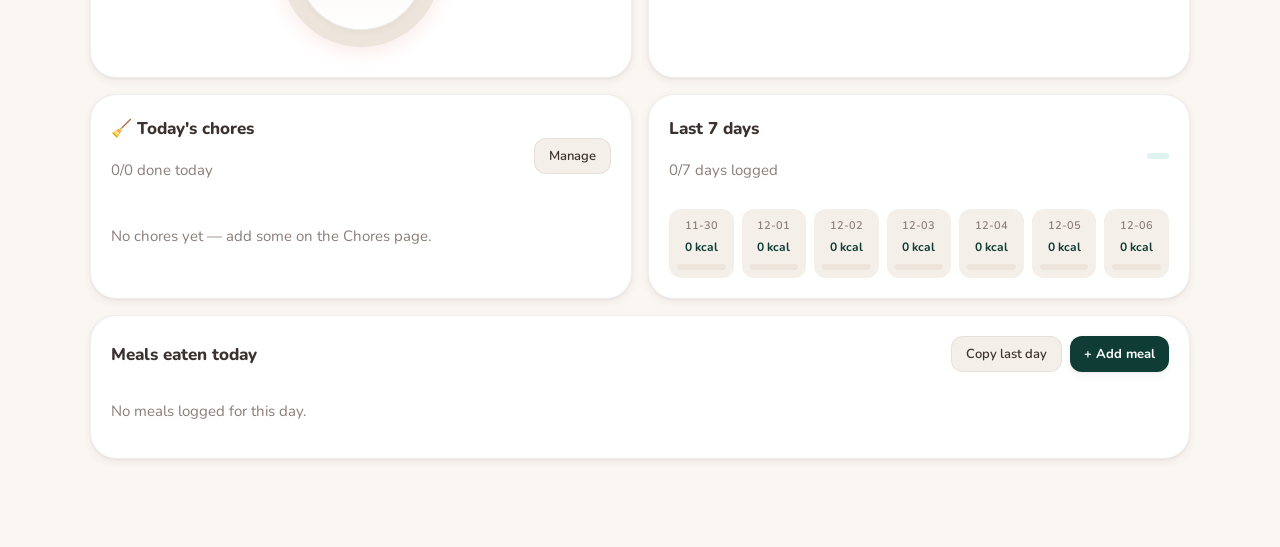
==== commit bff67a5d: "fix: walker visible by default, hidden only on login screen" ====
--- a/templates/index.html
+++ b/templates/index.html
@@ -407,7 +407,7 @@
   </section>
 </main>
 
-<div id="pixelWalker" class="pixel-walker" title="Dark Lord is wandering…" hidden>
+<div id="pixelWalker" class="pixel-walker" title="Dark Lord is wandering…">
   <img id="walkerSprite" src="/static/assets/walker/south.png" alt="" width="48" height="48">
   <div class="walker-shadow"></div>
 </div>
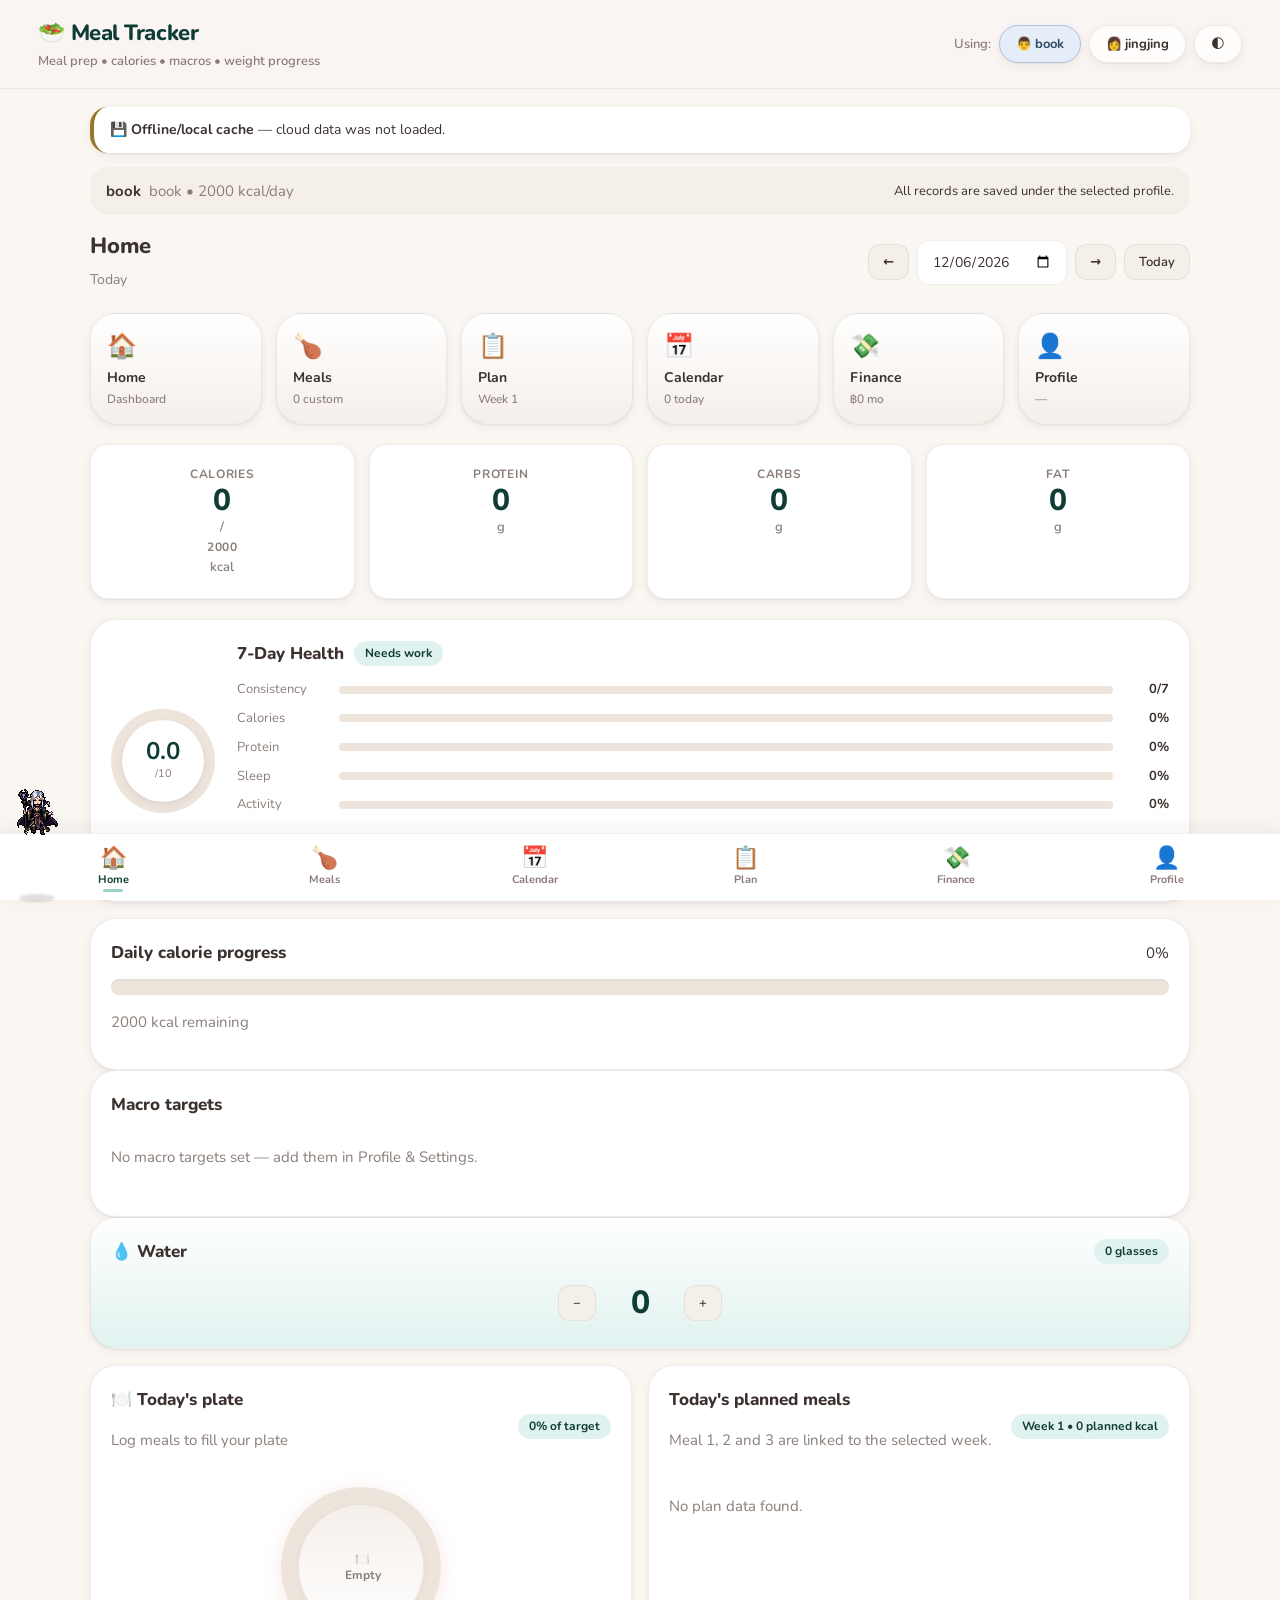
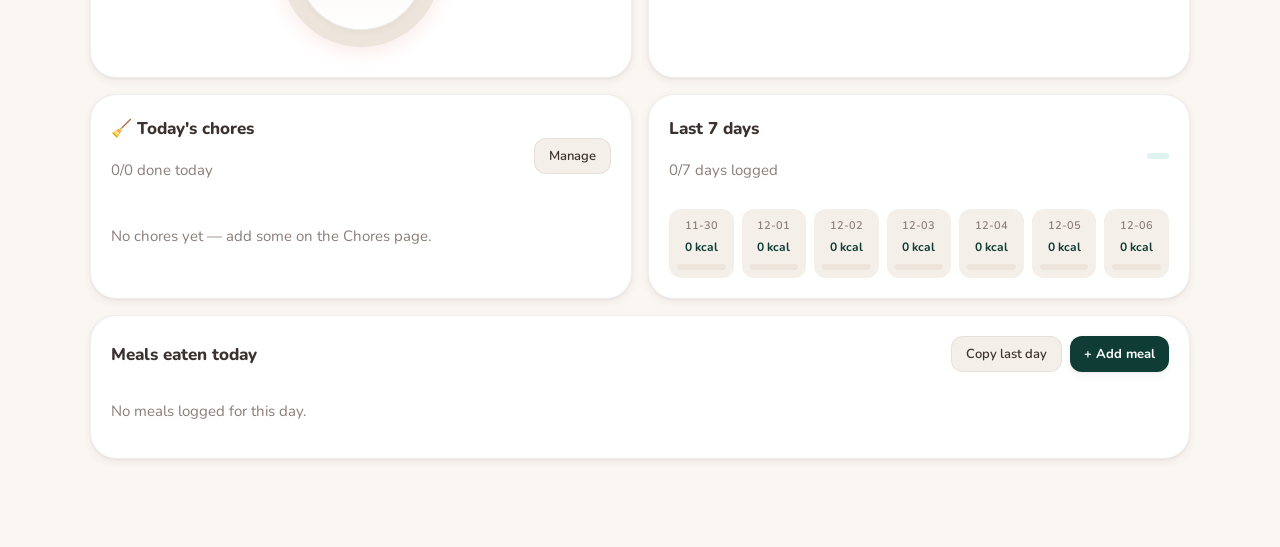
==== commit bfc57e10: "feat: scale walker from 48px to 64px - Update HTML img width/height to 64 - Update CSS container hei" ====
--- a/templates/index.html
+++ b/templates/index.html
@@ -408,7 +408,7 @@
 </main>
 
 <div id="pixelWalker" class="pixel-walker" title="Dark Lord is wandering…">
-  <img id="walkerSprite" src="/static/assets/walker/south.png" alt="" width="48" height="48">
+  <img id="walkerSprite" src="/static/assets/walker/south.png" alt="" width="64" height="64">
   <div class="walker-shadow"></div>
 </div>
 
--- a/static/style.css
+++ b/static/style.css
@@ -385,18 +385,22 @@
 .login-avatar{font-size:28px;line-height:1}
 .login-label{display:block;text-align:left;font-size:13px;font-weight:700;color:var(--muted);margin-bottom:16px}
 .login-label input{width:100%;margin-top:6px}
-.login-remember{display:flex;align-items:center;gap:8px;font-size:13px;font-weight:600;color:var(--muted);margin-bottom:16px;justify-content:center}
+.login-remember{display:flex;align-items:center;justify-content:center;gap:8px;width:100%;font-size:13px;font-weight:600;color:var(--muted);margin-bottom:16px;text-align:center;cursor:pointer}
+.login-remember input[type="checkbox"]{width:18px;height:18px;margin:0;accent-color:var(--primary);cursor:pointer;flex-shrink:0}
 .login-btn{width:100%;padding:12px;font-size:15px}
 .login-error{color:var(--danger-deep);font-size:13px;font-weight:700;margin-top:10px;min-height:20px}
 [data-theme="dark"] .login-overlay{background:#1A1E1D}
 [data-theme="dark"] .login-profile{background:var(--surface-tint)}
 [data-theme="dark"] .login-profile.active{background:var(--primary-soft)}
 
-.pixel-walker{position:fixed;left:0;right:0;bottom:56px;z-index:95;height:48px;pointer-events:none;overflow:hidden}
-.pixel-walker img{position:absolute;bottom:0;width:48px;height:48px;image-rendering:pixelated;image-rendering:crisp-edges;transition:transform .2s ease;pointer-events:auto;cursor:pointer}
-.pixel-walker .walker-shadow{position:absolute;bottom:2px;width:28px;height:6px;background:rgba(0,0,0,.12);border-radius:50%;filter:blur(1px);transform:translateX(10px);animation:shadowPulse .6s ease-in-out infinite alternate}
+.pixel-walker{position:fixed;left:0;right:0;bottom:56px;z-index:95;height:64px;pointer-events:none;overflow:visible}
+.pixel-walker img{position:absolute;bottom:0;width:64px;height:64px;image-rendering:pixelated;image-rendering:crisp-edges;transition:filter .15s;pointer-events:auto;cursor:grab;touch-action:none}
+.pixel-walker img:active{cursor:grabbing}
+.pixel-walker.dragging img{filter:drop-shadow(0 8px 12px rgba(0,0,0,.25));z-index:100}
+.pixel-walker .walker-shadow{position:absolute;bottom:2px;width:36px;height:8px;background:rgba(0,0,0,.12);border-radius:50%;filter:blur(1px);transform:translateX(14px);animation:shadowPulse .6s ease-in-out infinite alternate}
+.pixel-walker.dragging .walker-shadow{opacity:.3}
 @keyframes walkerBob{0%{transform:translateY(0)}100%{transform:translateY(-3px)}}
-@keyframes shadowPulse{0%{transform:translateX(10px) scale(1)}100%{transform:translateX(10px) scale(.85)}}
+@keyframes shadowPulse{0%{transform:translateX(14px) scale(1)}100%{transform:translateX(14px) scale(.85)}}
 
 @media(max-width:760px){
   .hero{padding:14px 16px}
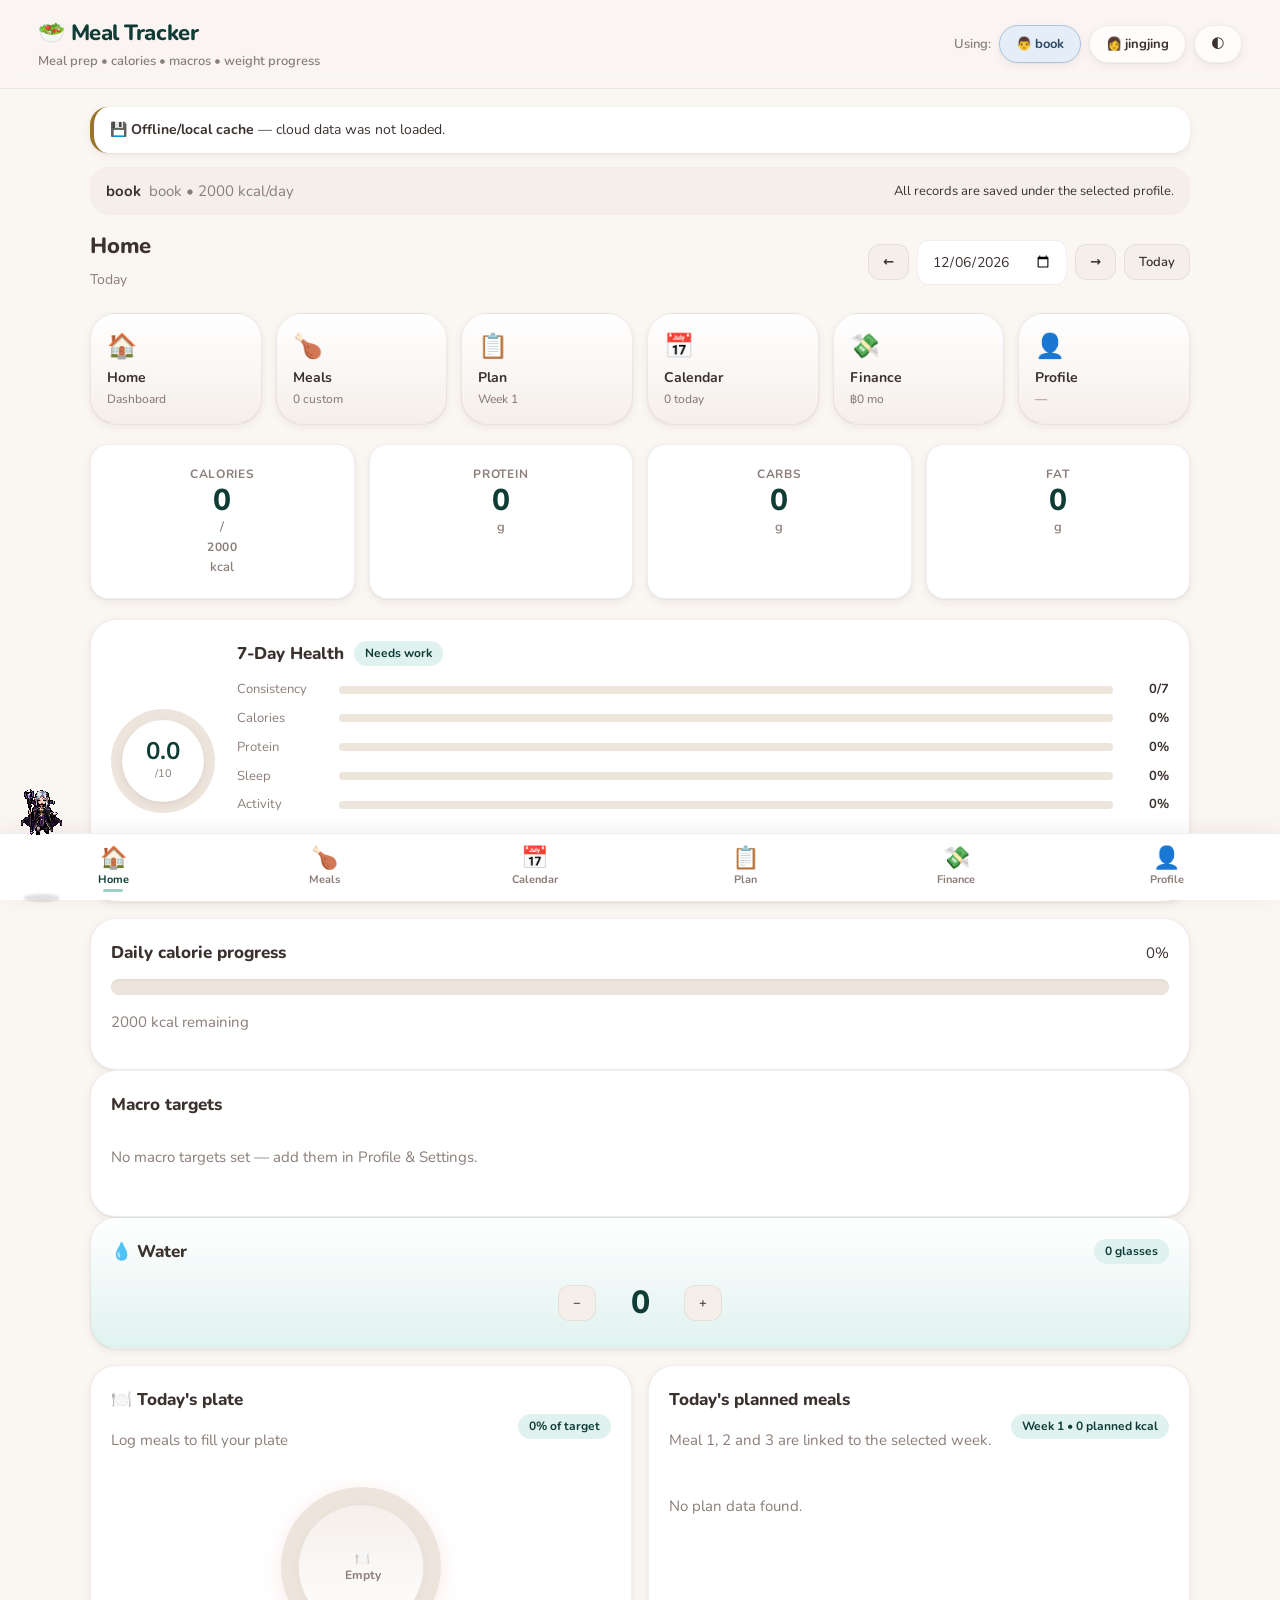
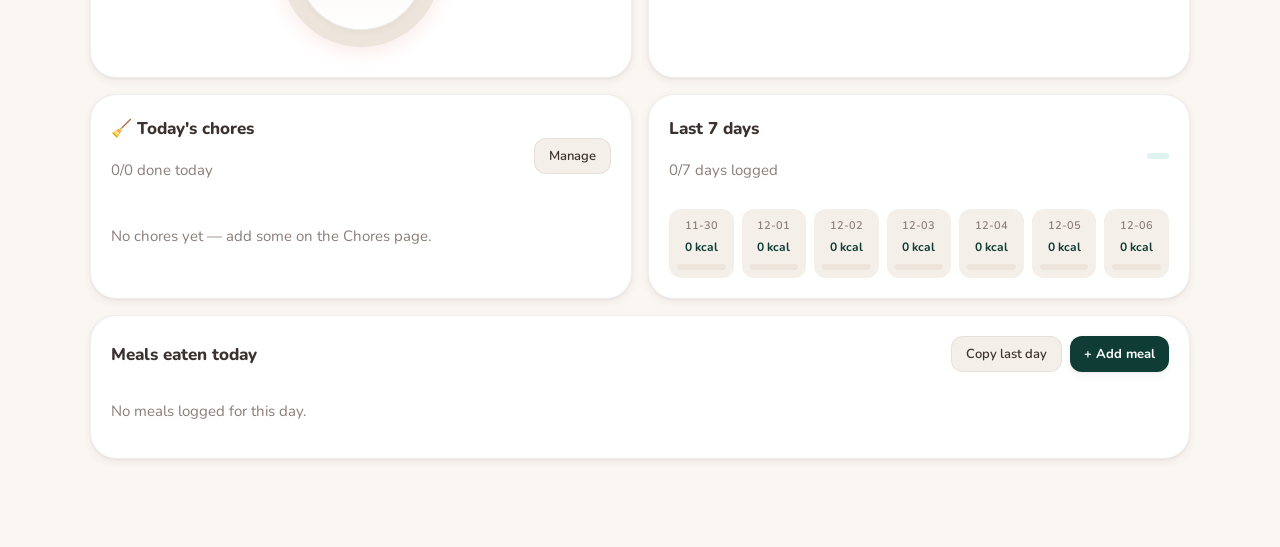
==== commit 114c2faf: "feat: add toggle to show/hide pixel companion - Settings > Appearance > 'Show pixel companion' check" ====
--- a/templates/index.html
+++ b/templates/index.html
@@ -399,6 +399,7 @@
       <hr>
       <h3>Appearance</h3>
       <label>Theme<select id="themeSelect"><option value="auto">Auto (system)</option><option value="light">Light</option><option value="dark">Dark</option></select></label>
+      <label class="login-remember" style="margin-top:12px;margin-bottom:0"><input id="walkerToggle" type="checkbox" checked> Show pixel companion</label>
       <button class="secondary" id="installBtn" hidden>📲 Install app</button>
       <hr>
       <button class="danger" id="clearData">Clear this user's data</button>
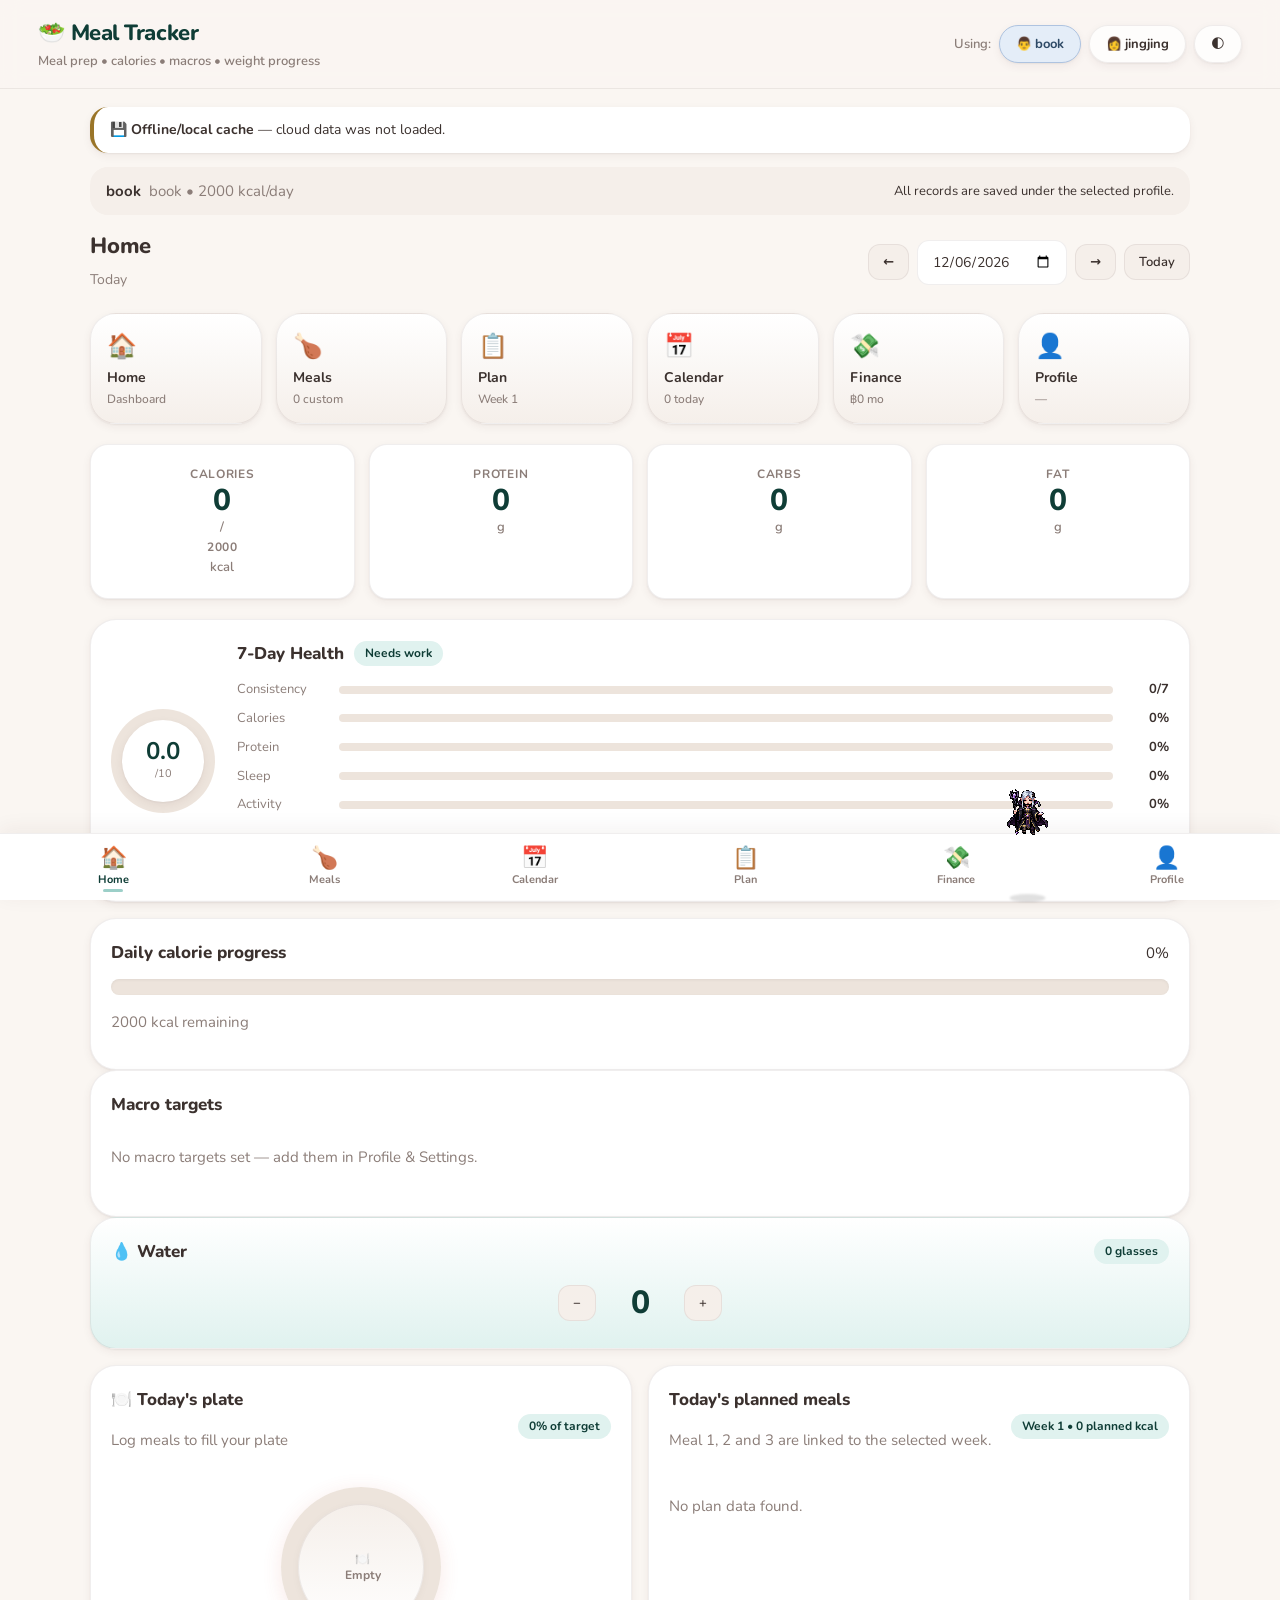
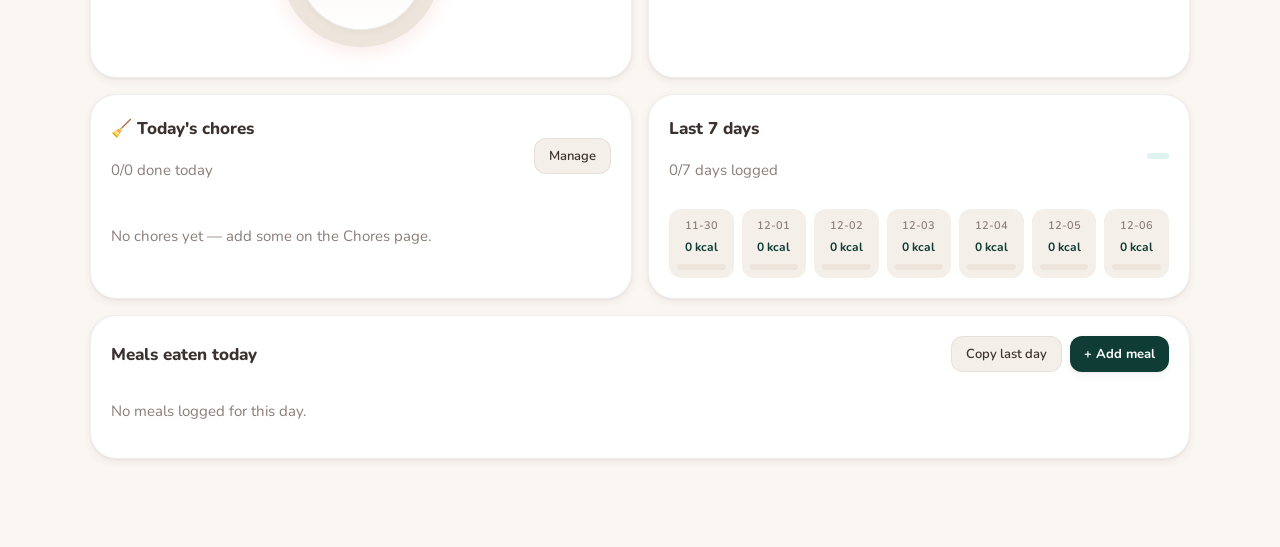
==== commit f2b4e8da: "fix: make walker toggle look like a proper settings row instead of login style" ====
--- a/templates/index.html
+++ b/templates/index.html
@@ -399,7 +399,7 @@
       <hr>
       <h3>Appearance</h3>
       <label>Theme<select id="themeSelect"><option value="auto">Auto (system)</option><option value="light">Light</option><option value="dark">Dark</option></select></label>
-      <label class="login-remember" style="margin-top:12px;margin-bottom:0"><input id="walkerToggle" type="checkbox" checked> Show pixel companion</label>
+      <label style="display:flex;align-items:center;gap:10px;margin-top:12px;font-size:14px;font-weight:600;color:var(--text);cursor:pointer"><input id="walkerToggle" type="checkbox" checked style="width:18px;height:18px;accent-color:var(--primary);cursor:pointer;flex-shrink:0"> Show pixel companion</label>
       <button class="secondary" id="installBtn" hidden>📲 Install app</button>
       <hr>
       <button class="danger" id="clearData">Clear this user's data</button>
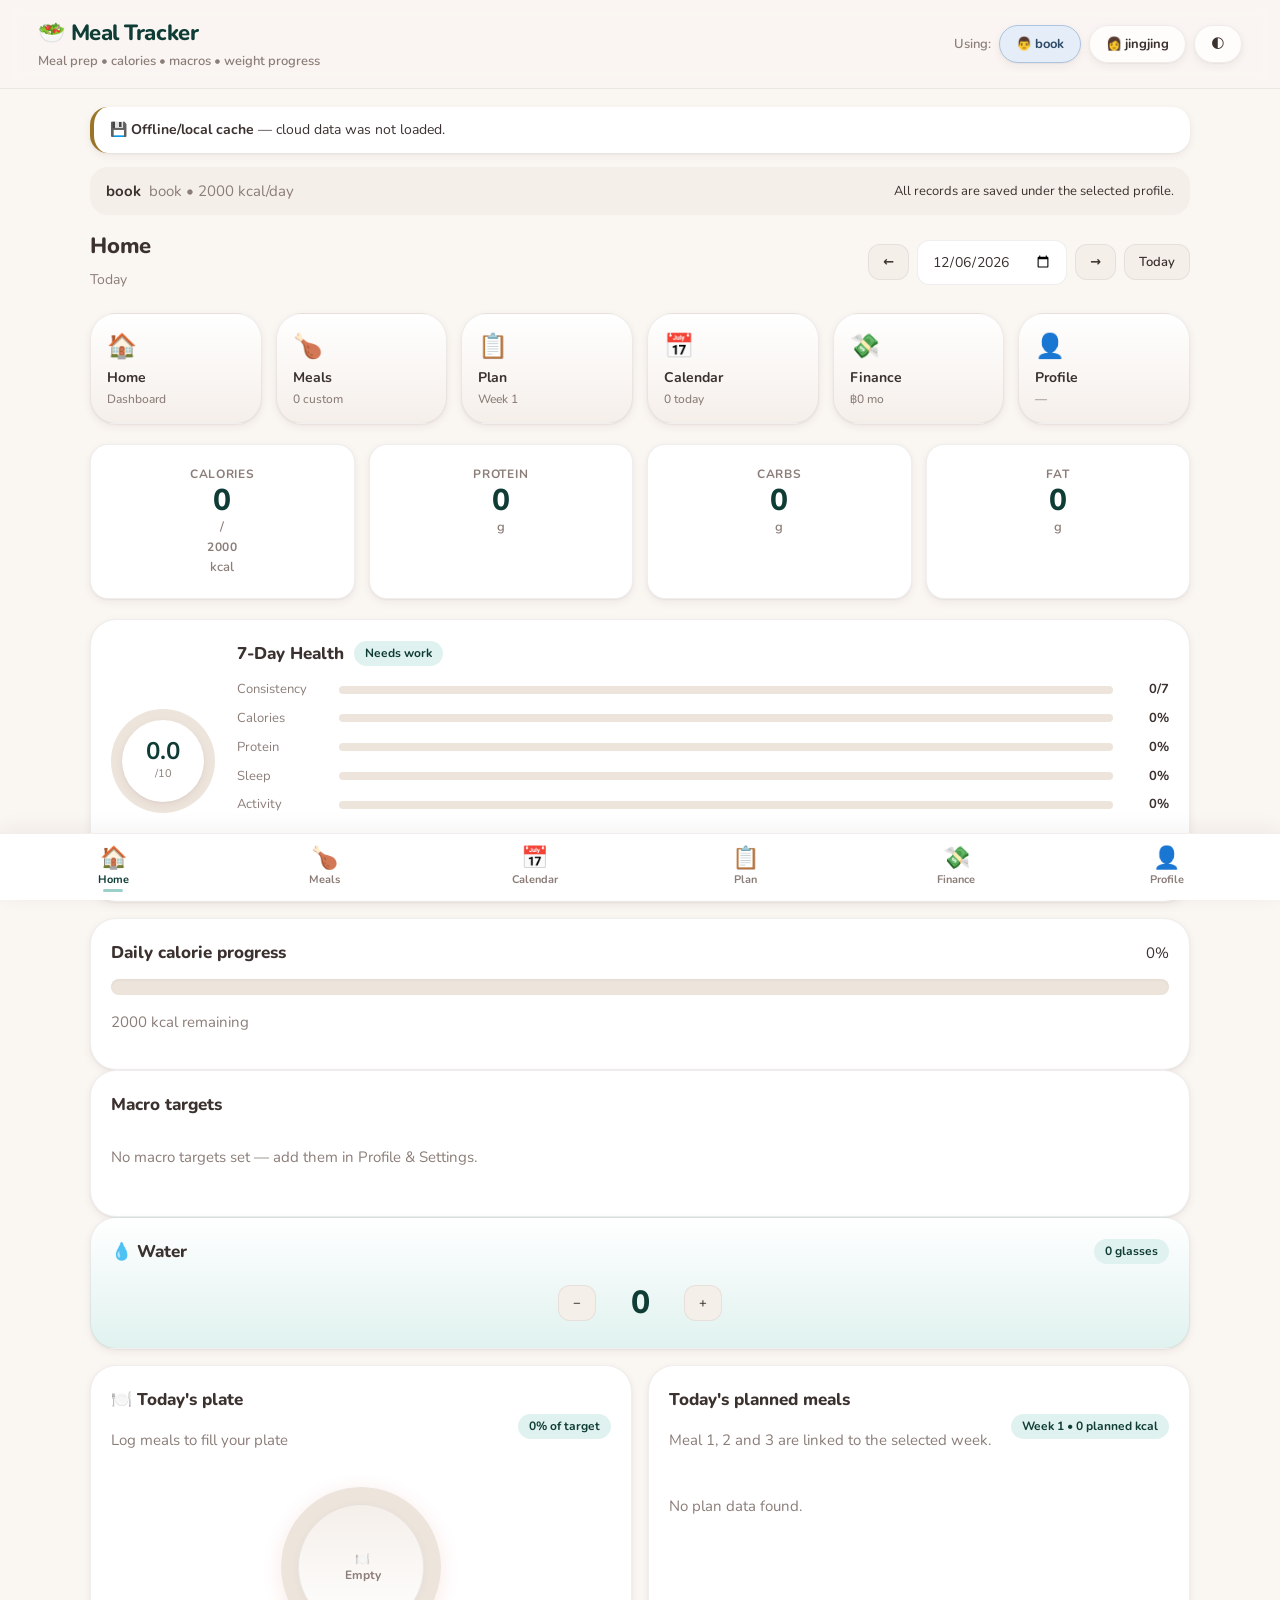
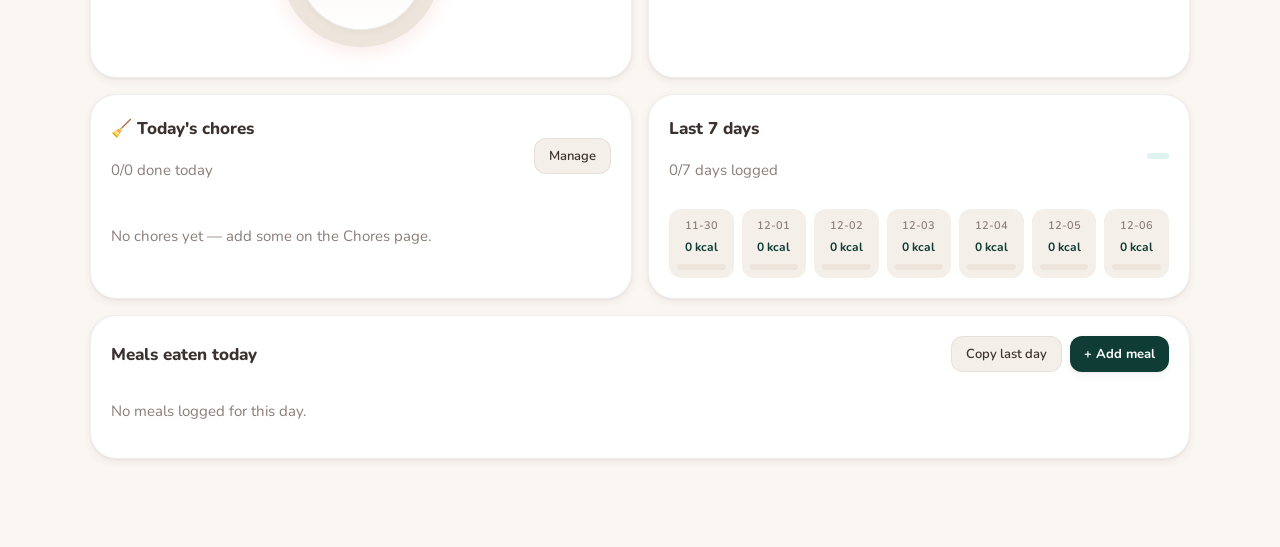
==== commit 6064ba67: "fix: pixel companion hidden by default" ====
--- a/templates/index.html
+++ b/templates/index.html
@@ -399,7 +399,7 @@
       <hr>
       <h3>Appearance</h3>
       <label>Theme<select id="themeSelect"><option value="auto">Auto (system)</option><option value="light">Light</option><option value="dark">Dark</option></select></label>
-      <label style="display:flex;align-items:center;gap:10px;margin-top:12px;font-size:14px;font-weight:600;color:var(--text);cursor:pointer"><input id="walkerToggle" type="checkbox" checked style="width:18px;height:18px;accent-color:var(--primary);cursor:pointer;flex-shrink:0"> Show pixel companion</label>
+      <label style="display:flex;align-items:center;gap:10px;margin-top:12px;font-size:14px;font-weight:600;color:var(--text);cursor:pointer"><input id="walkerToggle" type="checkbox" style="width:18px;height:18px;accent-color:var(--primary);cursor:pointer;flex-shrink:0"> Show pixel companion</label>
       <button class="secondary" id="installBtn" hidden>📲 Install app</button>
       <hr>
       <button class="danger" id="clearData">Clear this user's data</button>
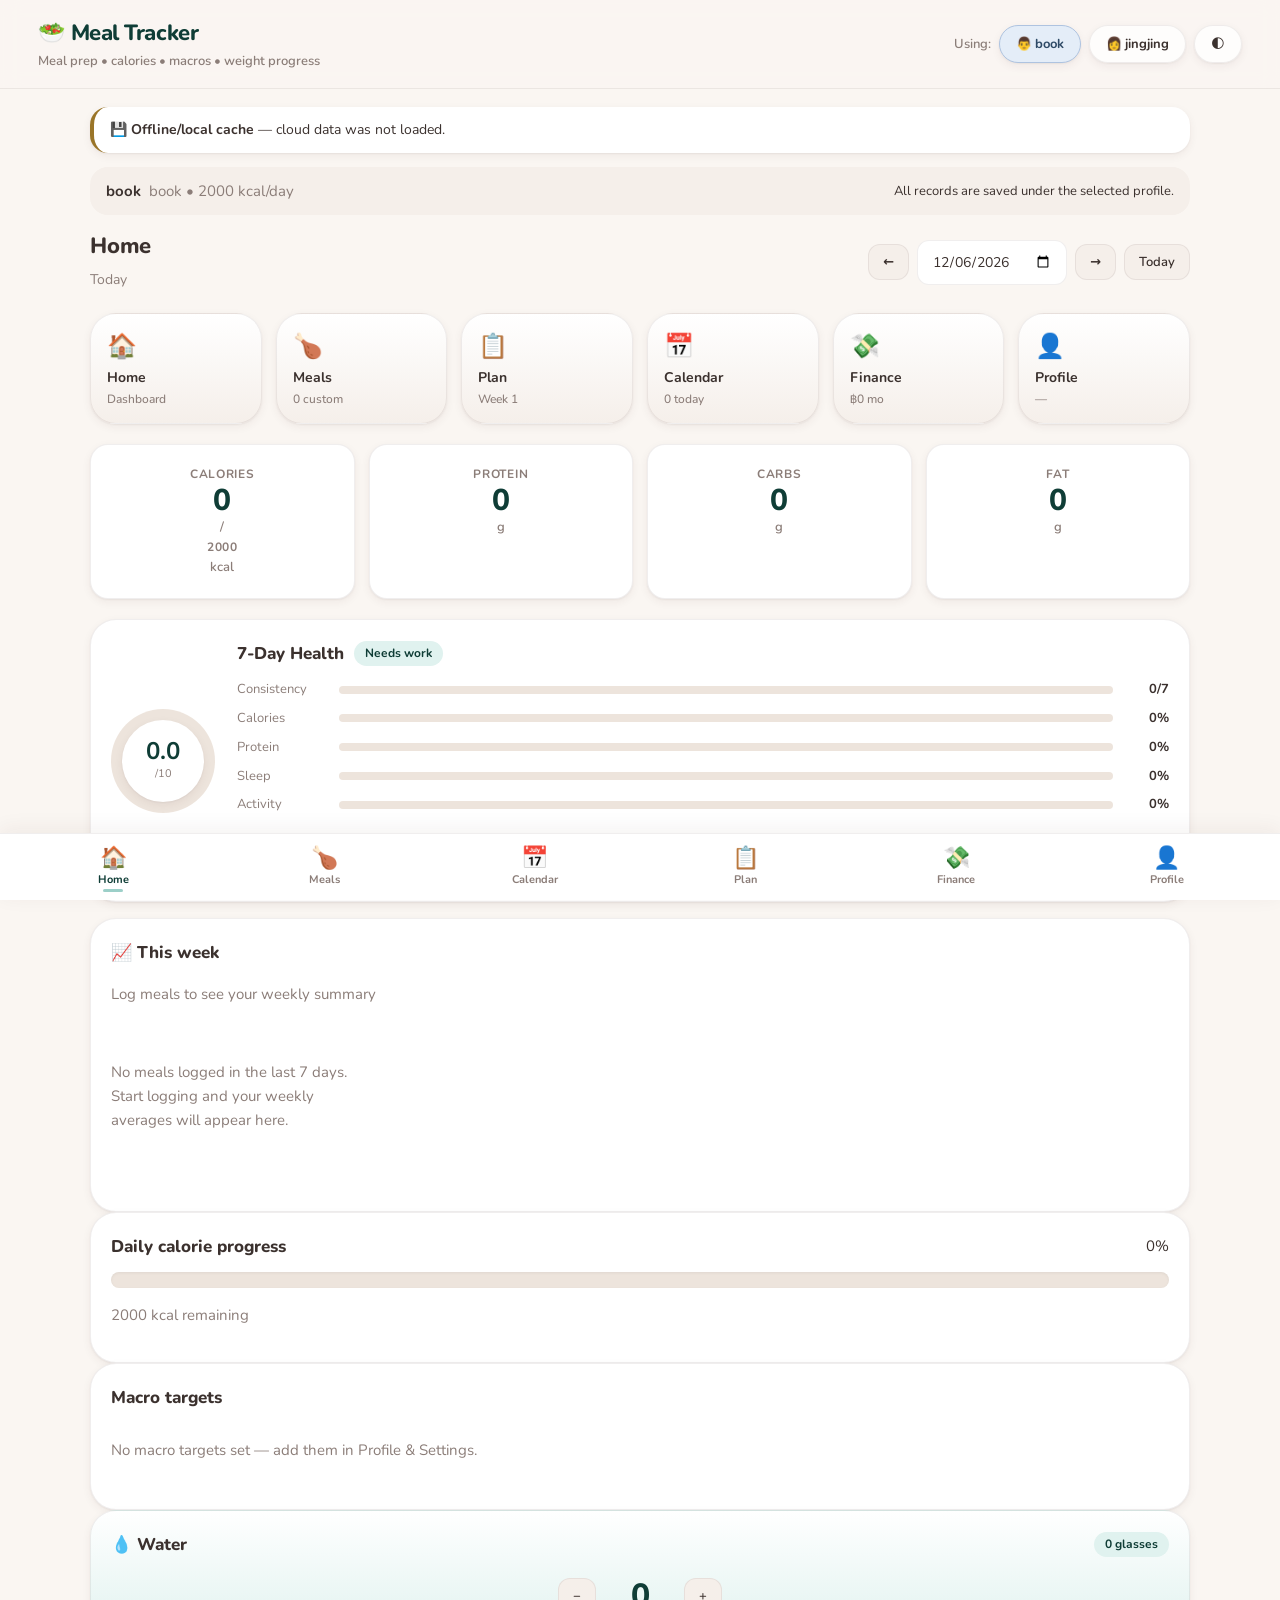
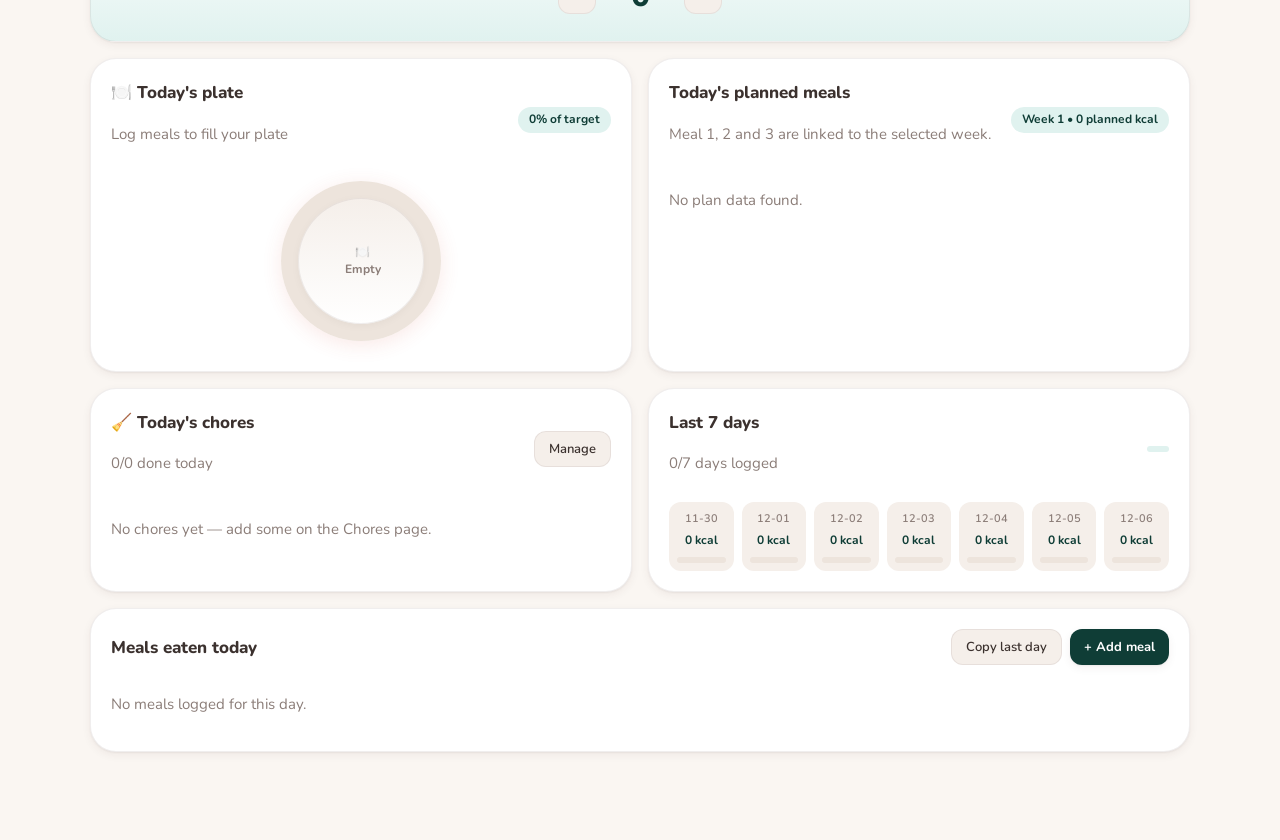
==== commit 8d8dd3d6: "fix: weekly nutrition card always visible with empty-state message" ====
--- a/templates/index.html
+++ b/templates/index.html
@@ -83,6 +83,11 @@
       <article class="stat"><span>Fat</span><strong id="fatTotal">0</strong><small>g</small></article>
     </div>
     <div class="card health-card" id="healthCard"></div>
+    <div class="card" id="weeklyNutritionCard">
+      <div class="card-title"><div><h3>📈 This week</h3><p class="muted" id="weeklyNutritionSub">0/7 days logged</p></div></div>
+      <div class="stats" id="weeklyNutritionStats"></div>
+      <div id="weeklyNutritionBars" class="health-bars" style="margin-top:10px"></div>
+    </div>
     <div class="card">
       <div class="card-title"><h3>Daily calorie progress</h3><span id="calPercent">0%</span></div>
       <div class="progress"><div id="calBar"></div></div>
